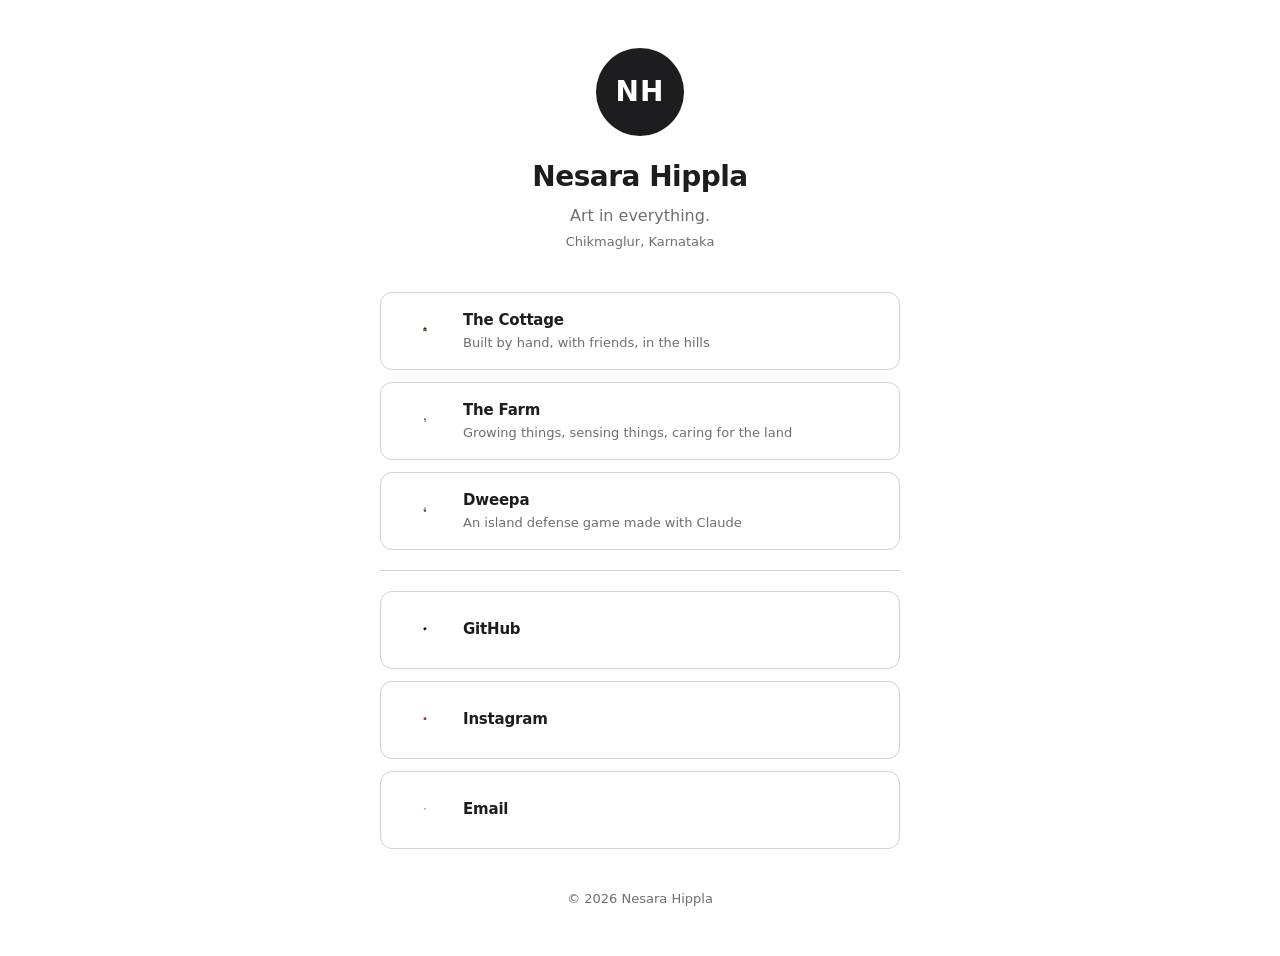
==== index.html @ 54022fdb "Publish from nesarahippladotcom@e36ca1e" ====
<!doctype html>
<html lang="en">
  <head>
    <meta charset="utf-8" />
    <link rel="icon" href="./favicon.ico" />
    <meta name="viewport" content="width=device-width,initial-scale=1" />
    <meta name="theme-color" content="#0b0f1a" />
    <meta
      name="description"
      content="Nesara Hippla — artist, programmer, builder, and coffee roaster from Chikmaglur."
    />
    <link rel="preconnect" href="https://fonts.googleapis.com" />
    <link rel="preconnect" href="https://fonts.gstatic.com" crossorigin />
    <link
      href="https://fonts.googleapis.com/css2?family=Inter:wght@400;500;600;700&display=swap"
      rel="stylesheet"
    />
    <link rel="apple-touch-icon" href="./logo192.png" />
    <link rel="manifest" href="./manifest.json" />
    <title>Nesara Hippla — Art in everything</title>
    <script defer="defer" src="./static/js/main.98dd4787.js"></script>
    <link href="./static/css/main.610ea3ba.css" rel="stylesheet" />
  </head>
  <body>
    <noscript>You need to enable JavaScript to run this app.</noscript>
    <div id="root"></div>
  </body>
</html>
---- static/css/main.610ea3ba.css ----
body {
  -moz-osx-font-smoothing: grayscale;
  font-family:
    -apple-system,
    BlinkMacSystemFont,
    Segoe UI,
    Roboto,
    Oxygen,
    Ubuntu,
    Cantarell,
    Fira Sans,
    Droid Sans,
    Helvetica Neue,
    sans-serif;
  margin: 0;
}
code {
  font-family:
    source-code-pro,
    Menlo,
    Monaco,
    Consolas,
    Courier New,
    monospace;
}
:root {
  --bg: #fff;
  --text: #1d1d1f;
  --text-secondary: #6e6e73;
  --border: #d2d2d7;
  --surface: #f5f5f7;
  --radius: 12px;
  --max-width: 1200px;
  --page-px: 48px;
  font-synthesis: none;
}
* {
  box-sizing: border-box;
  margin: 0;
  padding: 0;
}
html {
  scroll-behavior: smooth;
}
body {
  -webkit-font-smoothing: antialiased;
  background: #fff;
  background: var(--bg);
  color: #1d1d1f;
  color: var(--text);
  font-family:
    ui-sans-serif,
    system-ui,
    -apple-system,
    Segoe UI,
    Roboto,
    Helvetica Neue,
    Arial,
    sans-serif;
  line-height: 1.5;
  text-rendering: optimizeLegibility;
}
a {
  color: inherit;
  text-decoration: none;
}
a:hover {
  text-decoration: underline;
}
img {
  display: block;
  max-width: 100%;
}
.page {
  display: flex;
  flex-direction: column;
  min-height: 100vh;
}
.page-header {
  backdrop-filter: blur(20px);
  -webkit-backdrop-filter: blur(20px);
  background: #ffffffe6;
  border-bottom: 1px solid #d2d2d7;
  border-bottom: 1px solid var(--border);
  position: sticky;
  top: 0;
  z-index: 10;
}
.page-header-inner {
  align-items: center;
  display: flex;
  height: 56px;
  justify-content: space-between;
  margin: 0 auto;
  max-width: 1200px;
  max-width: var(--max-width);
  padding: 0 48px;
  padding: 0 var(--page-px);
}
.brand {
  color: #1d1d1f;
  color: var(--text);
  font-size: 18px;
  font-weight: 600;
  letter-spacing: -0.3px;
}
.brand:hover {
  text-decoration: none;
}
.header-nav {
  display: flex;
  gap: 32px;
}
.header-nav a {
  color: #6e6e73;
  color: var(--text-secondary);
  font-size: 14px;
  transition: color 0.15s ease;
}
.header-nav a.active,
.header-nav a:hover {
  color: #1d1d1f;
  color: var(--text);
  text-decoration: none;
}
.page-main {
  flex: 1 1;
  margin: 0 auto;
  max-width: 1200px;
  max-width: var(--max-width);
  padding: 0 48px;
  padding: 0 var(--page-px);
  width: 100%;
}
.page-footer {
  border-top: 1px solid #d2d2d7;
  border-top: 1px solid var(--border);
  margin-top: auto;
  padding: 40px 48px;
  padding: 40px var(--page-px);
}
.footer-inner {
  display: flex;
  flex-direction: column;
  gap: 24px;
  margin: 0 auto;
  max-width: 1200px;
  max-width: var(--max-width);
}
.footer-links {
  display: flex;
  flex-wrap: wrap;
  gap: 24px;
}
.footer-links a {
  color: #6e6e73;
  color: var(--text-secondary);
  font-size: 13px;
}
.footer-links a:hover {
  color: #1d1d1f;
  color: var(--text);
}
.footer-copy {
  color: #6e6e73;
  color: var(--text-secondary);
  font-size: 13px;
}
.linktree {
  align-items: center;
  background: #fff;
  background: var(--bg);
  display: flex;
  justify-content: center;
  min-height: 100vh;
  padding: 48px 24px;
}
.linktree-inner {
  max-width: 520px;
  width: 100%;
}
.linktree-profile {
  margin-bottom: 40px;
  text-align: center;
}
.linktree-avatar {
  align-items: center;
  background: #1d1d1f;
  background: var(--text);
  border-radius: 50%;
  color: #fff;
  color: var(--bg);
  display: flex;
  font-size: 28px;
  font-weight: 700;
  height: 88px;
  justify-content: center;
  letter-spacing: 1px;
  margin: 0 auto 20px;
  width: 88px;
}
.linktree-name {
  color: #1d1d1f;
  color: var(--text);
  font-size: clamp(22px, 5vw, 28px);
  font-weight: 700;
  letter-spacing: -0.5px;
  margin-bottom: 6px;
}
.linktree-tagline {
  font-size: 16px;
  margin-bottom: 4px;
}
.linktree-location,
.linktree-tagline {
  color: #6e6e73;
  color: var(--text-secondary);
}
.linktree-location {
  font-size: 13px;
}
.linktree-links {
  display: flex;
  flex-direction: column;
  gap: 12px;
}
.linktree-link {
  align-items: center;
  background: #fff;
  background: var(--bg);
  border: 1px solid #d2d2d7;
  border: 1px solid var(--border);
  border-radius: 12px;
  border-radius: var(--radius);
  cursor: pointer;
  display: flex;
  flex-direction: row;
  gap: 14px;
  padding: 14px 20px;
  transition:
    background 0.15s ease,
    border-color 0.15s ease,
    transform 0.15s ease,
    box-shadow 0.15s ease;
}
.linktree-link:hover {
  background: #f5f5f7;
  background: var(--surface);
  border-color: #6e6e73;
  border-color: var(--text-secondary);
  box-shadow: 0 4px 12px #0000000f;
  text-decoration: none;
  transform: translateY(-2px);
}
.linktree-link:active {
  transform: translateY(0);
}
.linktree-link-text {
  color: #1d1d1f;
  color: var(--text);
  font-size: 15px;
  font-weight: 600;
  letter-spacing: -0.2px;
}
.linktree-link-sub {
  color: #6e6e73;
  color: var(--text-secondary);
  font-size: 13px;
}
.linktree-link--coffee {
  background: #1d1d1f;
  background: var(--text);
  border-color: #1d1d1f;
  border-color: var(--text);
}
.linktree-link--coffee:hover {
  background: #333;
  border-color: #333;
}
.linktree-link--coffee .linktree-link-text {
  color: #fff;
  color: var(--bg);
}
.linktree-link--coffee .linktree-link-sub {
  color: #ffffffb3;
}
.linktree-divider {
  background: #d2d2d7;
  background: var(--border);
  height: 1px;
  margin: 8px 0;
}
.linktree-footer {
  color: #6e6e73;
  color: var(--text-secondary);
  font-size: 13px;
  margin-top: 40px;
  text-align: center;
}
.link-icon-view {
  flex-shrink: 0;
  height: 48px;
  width: 48px;
}
.linktree-link-content {
  align-items: flex-start;
  display: flex;
  flex-direction: column;
  gap: 2px;
}
.project-grid {
  grid-gap: 20px;
  display: grid;
  gap: 20px;
  grid-template-columns: repeat(3, 1fr);
  padding: 64px 0 96px;
}
@media (max-width: 900px) {
  .project-grid {
    grid-template-columns: repeat(2, 1fr);
  }
}
@media (max-width: 580px) {
  .project-grid {
    grid-template-columns: 1fr;
  }
  :root {
    --page-px: 24px;
  }
}
.project-tile {
  cursor: pointer;
  display: block;
}
.project-tile:hover {
  text-decoration: none;
}
.project-tile:hover .tile-img img {
  filter: grayscale(0);
  transform: scale(1.03);
}
.project-tile:hover .tile-name {
  text-decoration: underline;
  text-decoration-color: #1d1d1f;
  text-decoration-color: var(--text);
}
.tile-img {
  aspect-ratio: 4/3;
  background: #f5f5f7;
  background: var(--surface);
  border-radius: 12px;
  border-radius: var(--radius);
  margin-bottom: 16px;
  overflow: hidden;
  width: 100%;
}
.tile-img img {
  filter: grayscale(100%);
  height: 100%;
  object-fit: cover;
  transition:
    filter 0.4s ease,
    transform 0.4s ease;
  width: 100%;
}
.tile-name {
  color: #1d1d1f;
  color: var(--text);
  font-size: 17px;
  font-weight: 600;
  letter-spacing: -0.3px;
  margin-bottom: 4px;
}
.tile-desc {
  color: #6e6e73;
  color: var(--text-secondary);
  font-size: 14px;
  line-height: 1.4;
}
.work-hero-figure {
  margin: 48px 0 56px;
}
.work-hero {
  aspect-ratio: 16/7;
  border-radius: 12px;
  border-radius: var(--radius);
  object-fit: cover;
  width: 100%;
}
.work-img-caption {
  color: #6e6e73;
  color: var(--text-secondary);
  font-size: 13px;
  font-style: italic;
  margin-top: 8px;
  text-align: center;
}
.work-gallery-figure {
  display: flex;
  flex-direction: column;
}
.work-header {
  margin-bottom: 48px;
  max-width: 680px;
}
.work-title {
  color: #1d1d1f;
  color: var(--text);
  font-size: clamp(28px, 5vw, 40px);
  font-weight: 700;
  letter-spacing: -0.5px;
  margin-bottom: 12px;
}
.work-tagline {
  color: #6e6e73;
  color: var(--text-secondary);
  font-size: 18px;
  line-height: 1.5;
}
.work-story {
  color: #1d1d1f;
  color: var(--text);
  font-size: 17px;
  line-height: 1.7;
  margin-bottom: 56px;
  max-width: 680px;
}
.work-story p + p {
  margin-top: 16px;
}
.work-gallery {
  grid-gap: 16px;
  display: grid;
  gap: 16px;
  grid-template-columns: repeat(3, 1fr);
  margin-bottom: 56px;
}
@media (max-width: 680px) {
  .work-gallery {
    grid-template-columns: 1fr;
  }
}
.work-gallery img {
  aspect-ratio: 4/3;
  border-radius: 12px;
  border-radius: var(--radius);
  object-fit: cover;
  width: 100%;
}
.work-videos {
  margin-bottom: 56px;
}
.work-videos-title {
  color: #6e6e73;
  color: var(--text-secondary);
  font-size: 15px;
  font-weight: 600;
  letter-spacing: 0.06em;
  margin-bottom: 20px;
  text-transform: uppercase;
}
.work-video-grid {
  grid-gap: 16px;
  display: grid;
  gap: 16px;
  grid-template-columns: repeat(3, 1fr);
}
@media (max-width: 680px) {
  .work-video-grid {
    grid-template-columns: 1fr;
  }
}
.video-card {
  display: flex;
  flex-direction: column;
}
.video-card-inner {
  aspect-ratio: 4/3;
  background: #111;
  border-radius: 12px;
  border-radius: var(--radius);
  cursor: pointer;
  overflow: hidden;
  position: relative;
}
.video-card-player {
  display: block;
  height: 100%;
  object-fit: cover;
  transition: transform 0.4s ease;
  width: 100%;
}
.video-card-inner:hover .video-card-player {
  transform: scale(1.03);
}
.video-card-overlay {
  align-items: center;
  display: flex;
  inset: 0;
  justify-content: center;
  position: absolute;
  transition: opacity 0.25s ease;
}
.video-card-overlay--hidden {
  opacity: 0;
}
.video-play-icon {
  filter: drop-shadow(0 2px 8px rgba(0, 0, 0, 0.4));
  height: 48px;
  width: 48px;
}
.work-closing {
  border-bottom: 1px solid #d2d2d7;
  border-bottom: 1px solid var(--border);
  border-top: 1px solid #d2d2d7;
  border-top: 1px solid var(--border);
  margin-bottom: 40px;
  max-width: 600px;
  padding: 32px 0;
}
.work-closing p {
  color: #6e6e73;
  color: var(--text-secondary);
  font-size: 17px;
  font-style: italic;
  line-height: 1.6;
}
.work-contact {
  margin-bottom: 48px;
}
.work-contact p {
  color: #6e6e73;
  color: var(--text-secondary);
  font-size: 15px;
  margin-bottom: 12px;
}
.work-contact a {
  color: #1d1d1f;
  color: var(--text);
  font-size: 15px;
  text-decoration: underline;
  text-underline-offset: 3px;
}
.back-link,
.work-contact a {
  align-items: center;
  display: inline-flex;
  gap: 6px;
}
.back-link {
  color: #6e6e73;
  color: var(--text-secondary);
  font-size: 14px;
  margin-bottom: 64px;
  transition: color 0.15s ease;
}
.back-link:hover {
  color: #1d1d1f;
  color: var(--text);
  text-decoration: none;
}
.admin-page {
  background: #fff;
  background: var(--bg);
  min-height: 100vh;
  padding: 48px;
  padding: 48px var(--page-px);
}
.admin-inner {
  margin: 0 auto;
  max-width: 640px;
}
.admin-title {
  font-size: 28px;
  font-weight: 700;
  margin-bottom: 32px;
}
.admin-token-section {
  background: #f5f5f7;
  background: var(--surface);
  border-radius: 12px;
  border-radius: var(--radius);
  margin-bottom: 40px;
  padding: 20px;
}
.admin-token-hint {
  color: #6e6e73;
  color: var(--text-secondary);
  font-size: 14px;
  line-height: 1.5;
  margin-bottom: 12px;
}
.admin-token-hint a {
  color: #1d1d1f;
  color: var(--text);
  text-decoration: underline;
}
.admin-token-row {
  display: flex;
  gap: 8px;
}
.admin-token-input {
  background: #fff;
  background: var(--bg);
  border: 1px solid #d2d2d7;
  border: 1px solid var(--border);
  border-radius: 8px;
  color: #1d1d1f;
  color: var(--text);
  flex: 1 1;
  font-size: 14px;
  padding: 10px 14px;
}
.admin-token-save {
  background: #1d1d1f;
  background: var(--text);
  border: none;
  border-radius: 8px;
  color: #fff;
  color: var(--bg);
  cursor: pointer;
  font-size: 14px;
  font-weight: 600;
  padding: 10px 20px;
}
.admin-token-save:disabled {
  cursor: default;
  opacity: 0.4;
}
.admin-token-saved {
  align-items: center;
  color: #1d1d1f;
  color: var(--text);
  display: flex;
  font-size: 14px;
  justify-content: space-between;
}
.admin-token-clear {
  background: none;
  border: 1px solid #d2d2d7;
  border: 1px solid var(--border);
  border-radius: 6px;
  color: #6e6e73;
  color: var(--text-secondary);
  cursor: pointer;
  font-size: 13px;
  padding: 4px 12px;
}
.admin-project-section {
  margin-bottom: 40px;
}
.admin-project-name {
  font-size: 18px;
  font-weight: 600;
  margin-bottom: 16px;
}
.admin-slots {
  grid-gap: 12px;
  display: grid;
  gap: 12px;
  grid-template-columns: 1fr 1fr;
}
@media (max-width: 480px) {
  .admin-slots {
    grid-template-columns: 1fr;
  }
}
.upload-slot {
  -webkit-tap-highlight-color: transparent;
  align-items: center;
  border: 1.5px dashed #d2d2d7;
  border: 1.5px dashed var(--border);
  border-radius: 12px;
  border-radius: var(--radius);
  cursor: pointer;
  display: flex;
  gap: 14px;
  padding: 14px;
  transition:
    border-color 0.2s,
    background 0.2s;
  -webkit-user-select: none;
  user-select: none;
}
.upload-slot:active {
  background: #f5f5f7;
  background: var(--surface);
}
.upload-slot--done {
  background: #f0fff4;
  border-color: #34c759;
  border-style: solid;
}
.upload-slot--error {
  background: #fff5f5;
  border-color: #ff3b30;
}
.upload-slot--uploading {
  cursor: default;
  opacity: 0.7;
}
.upload-slot-preview {
  object-fit: cover;
}
.upload-slot-icon,
.upload-slot-preview {
  border-radius: 8px;
  flex-shrink: 0;
  height: 48px;
  width: 48px;
}
.upload-slot-icon {
  align-items: center;
  background: #f5f5f7;
  background: var(--surface);
  display: flex;
  font-size: 22px;
  justify-content: center;
}
.upload-slot--done .upload-slot-icon {
  background: #34c759;
  color: #fff;
  font-size: 20px;
  font-weight: 700;
}
.upload-slot--error .upload-slot-icon {
  background: #ff3b30;
  color: #fff;
  font-size: 20px;
  font-weight: 700;
}
.upload-slot-info {
  display: flex;
  flex-direction: column;
  gap: 2px;
  overflow: hidden;
}
.upload-slot-label {
  color: #1d1d1f;
  color: var(--text);
  font-size: 13px;
  font-weight: 500;
}
.upload-slot-filename,
.upload-slot-label {
  overflow: hidden;
  text-overflow: ellipsis;
  white-space: nowrap;
}
.upload-slot-filename {
  color: #6e6e73;
  color: var(--text-secondary);
  font-family: ui-monospace, monospace;
  font-size: 11px;
}
.upload-spinner {
  animation: spin 0.7s linear infinite;
  border: 2px solid #d2d2d7;
  border-top-color: #1d1d1f;
  border: 2px solid var(--border);
  border-radius: 50%;
  border-top-color: var(--text);
  display: block;
  height: 20px;
  width: 20px;
}
@keyframes spin {
  to {
    transform: rotate(1turn);
  }
}
.admin-locked-note {
  color: #6e6e73;
  color: var(--text-secondary);
  font-size: 13px;
  margin-top: 16px;
  text-align: center;
}
.about-layout {
  grid-gap: 80px;
  align-items: start;
  display: grid;
  gap: 80px;
  grid-template-columns: 1fr 340px;
  padding: 64px 0 96px;
}
@media (max-width: 860px) {
  .about-layout {
    gap: 48px;
    grid-template-columns: 1fr;
  }
}
.about-bio {
  color: #1d1d1f;
  color: var(--text);
  font-size: 17px;
  line-height: 1.75;
}
.about-bio p + p {
  margin-top: 16px;
}
.about-bio h2 {
  color: #1d1d1f;
  color: var(--text);
  font-size: 22px;
  font-weight: 600;
  letter-spacing: -0.3px;
  margin: 40px 0 12px;
}
.about-sidebar {
  display: flex;
  flex-direction: column;
  gap: 32px;
  position: sticky;
  top: 80px;
}
.about-card {
  border: 1px solid #d2d2d7;
  border: 1px solid var(--border);
  border-radius: 12px;
  border-radius: var(--radius);
  padding: 24px;
}
.about-card h3 {
  color: #6e6e73;
  color: var(--text-secondary);
  font-size: 13px;
  letter-spacing: 0.06em;
  margin-bottom: 14px;
  text-transform: uppercase;
}
.about-card ul {
  display: flex;
  flex-direction: column;
  gap: 10px;
  list-style: none;
}
.about-card li {
  font-size: 14px;
}
.about-card a,
.about-card li {
  color: #1d1d1f;
  color: var(--text);
}
.about-card a {
  text-decoration: underline;
  text-underline-offset: 3px;
}
.about-card a:hover {
  text-decoration: none;
}
@media (max-width: 860px) {
  .about-sidebar {
    position: static;
  }
}
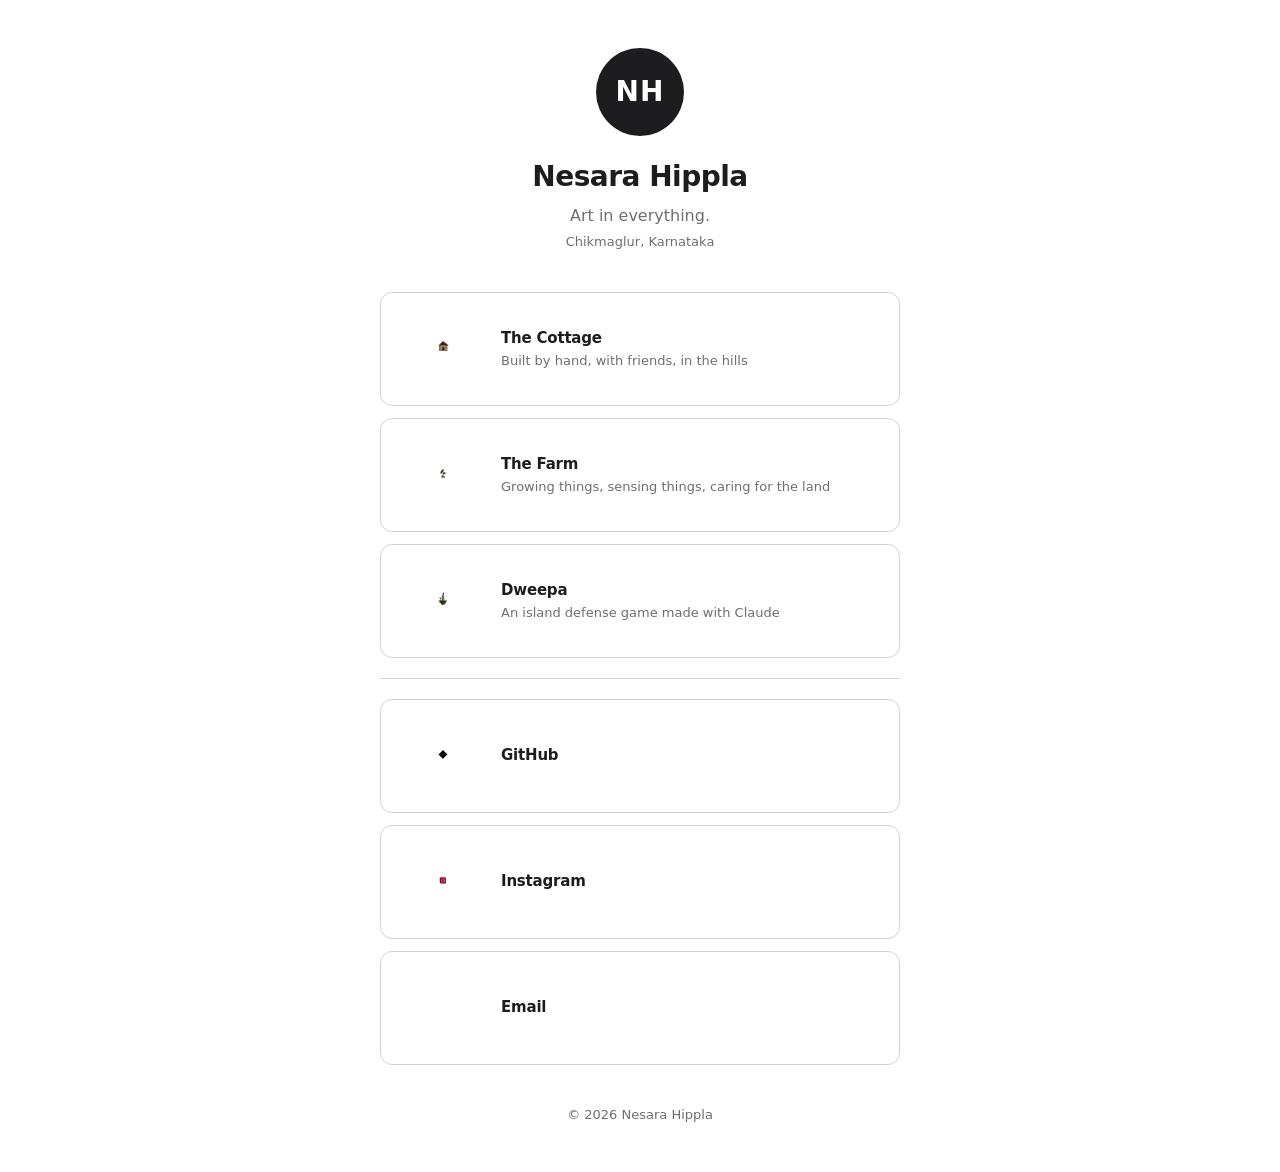
==== commit c4597c22: "Publish from nesarahippladotcom@a273731" ====
--- a/index.html
+++ b/index.html
@@ -18,8 +18,8 @@
     <link rel="apple-touch-icon" href="./logo192.png" />
     <link rel="manifest" href="./manifest.json" />
     <title>Nesara Hippla — Art in everything</title>
-    <script defer="defer" src="./static/js/main.98dd4787.js"></script>
-    <link href="./static/css/main.610ea3ba.css" rel="stylesheet" />
+    <script defer="defer" src="./static/js/main.7e1b63a1.js"></script>
+    <link href="./static/css/main.3d0d43a1.css" rel="stylesheet" />
   </head>
   <body>
     <noscript>You need to enable JavaScript to run this app.</noscript>
--- a/static/css/main.3d0d43a1.css
+++ b/static/css/main.3d0d43a1.css
@@ -0,0 +1,863 @@
+body {
+  -moz-osx-font-smoothing: grayscale;
+  font-family:
+    -apple-system,
+    BlinkMacSystemFont,
+    Segoe UI,
+    Roboto,
+    Oxygen,
+    Ubuntu,
+    Cantarell,
+    Fira Sans,
+    Droid Sans,
+    Helvetica Neue,
+    sans-serif;
+  margin: 0;
+}
+code {
+  font-family:
+    source-code-pro,
+    Menlo,
+    Monaco,
+    Consolas,
+    Courier New,
+    monospace;
+}
+:root {
+  --bg: #fff;
+  --text: #1d1d1f;
+  --text-secondary: #6e6e73;
+  --border: #d2d2d7;
+  --surface: #f5f5f7;
+  --radius: 12px;
+  --max-width: 1200px;
+  --page-px: 48px;
+  font-synthesis: none;
+}
+* {
+  box-sizing: border-box;
+  margin: 0;
+  padding: 0;
+}
+html {
+  scroll-behavior: smooth;
+}
+body {
+  -webkit-font-smoothing: antialiased;
+  background: #fff;
+  background: var(--bg);
+  color: #1d1d1f;
+  color: var(--text);
+  font-family:
+    ui-sans-serif,
+    system-ui,
+    -apple-system,
+    Segoe UI,
+    Roboto,
+    Helvetica Neue,
+    Arial,
+    sans-serif;
+  line-height: 1.5;
+  text-rendering: optimizeLegibility;
+}
+a {
+  color: inherit;
+  text-decoration: none;
+}
+a:hover {
+  text-decoration: underline;
+}
+img {
+  display: block;
+  max-width: 100%;
+}
+.page {
+  display: flex;
+  flex-direction: column;
+  min-height: 100vh;
+}
+.page-header {
+  backdrop-filter: blur(20px);
+  -webkit-backdrop-filter: blur(20px);
+  background: #ffffffe6;
+  border-bottom: 1px solid #d2d2d7;
+  border-bottom: 1px solid var(--border);
+  position: sticky;
+  top: 0;
+  z-index: 10;
+}
+.page-header-inner {
+  align-items: center;
+  display: flex;
+  height: 56px;
+  justify-content: space-between;
+  margin: 0 auto;
+  max-width: 1200px;
+  max-width: var(--max-width);
+  padding: 0 48px;
+  padding: 0 var(--page-px);
+}
+.brand {
+  color: #1d1d1f;
+  color: var(--text);
+  font-size: 18px;
+  font-weight: 600;
+  letter-spacing: -0.3px;
+}
+.brand:hover {
+  text-decoration: none;
+}
+.header-nav {
+  display: flex;
+  gap: 32px;
+}
+.header-nav a {
+  color: #6e6e73;
+  color: var(--text-secondary);
+  font-size: 14px;
+  transition: color 0.15s ease;
+}
+.header-nav a.active,
+.header-nav a:hover {
+  color: #1d1d1f;
+  color: var(--text);
+  text-decoration: none;
+}
+.page-main {
+  flex: 1 1;
+  margin: 0 auto;
+  max-width: 1200px;
+  max-width: var(--max-width);
+  padding: 0 48px;
+  padding: 0 var(--page-px);
+  width: 100%;
+}
+.page-footer {
+  border-top: 1px solid #d2d2d7;
+  border-top: 1px solid var(--border);
+  margin-top: auto;
+  padding: 40px 48px;
+  padding: 40px var(--page-px);
+}
+.footer-inner {
+  display: flex;
+  flex-direction: column;
+  gap: 24px;
+  margin: 0 auto;
+  max-width: 1200px;
+  max-width: var(--max-width);
+}
+.footer-links {
+  display: flex;
+  flex-wrap: wrap;
+  gap: 24px;
+}
+.footer-links a {
+  color: #6e6e73;
+  color: var(--text-secondary);
+  font-size: 13px;
+}
+.footer-links a:hover {
+  color: #1d1d1f;
+  color: var(--text);
+}
+.footer-copy {
+  color: #6e6e73;
+  color: var(--text-secondary);
+  font-size: 13px;
+}
+.linktree {
+  align-items: center;
+  background: #fff;
+  background: var(--bg);
+  display: flex;
+  justify-content: center;
+  min-height: 100vh;
+  padding: 48px 24px;
+}
+.linktree-inner {
+  max-width: 520px;
+  width: 100%;
+}
+.linktree-profile {
+  margin-bottom: 40px;
+  text-align: center;
+}
+.linktree-avatar {
+  align-items: center;
+  background: #1d1d1f;
+  background: var(--text);
+  border-radius: 50%;
+  color: #fff;
+  color: var(--bg);
+  display: flex;
+  font-size: 28px;
+  font-weight: 700;
+  height: 88px;
+  justify-content: center;
+  letter-spacing: 1px;
+  margin: 0 auto 20px;
+  width: 88px;
+}
+.linktree-name {
+  color: #1d1d1f;
+  color: var(--text);
+  font-size: clamp(22px, 5vw, 28px);
+  font-weight: 700;
+  letter-spacing: -0.5px;
+  margin-bottom: 6px;
+}
+.linktree-tagline {
+  font-size: 16px;
+  margin-bottom: 4px;
+}
+.linktree-location,
+.linktree-tagline {
+  color: #6e6e73;
+  color: var(--text-secondary);
+}
+.linktree-location {
+  font-size: 13px;
+}
+.linktree-links {
+  display: flex;
+  flex-direction: column;
+  gap: 12px;
+}
+.linktree-link {
+  align-items: center;
+  background: #fff;
+  background: var(--bg);
+  border: 1px solid #d2d2d7;
+  border: 1px solid var(--border);
+  border-radius: 12px;
+  border-radius: var(--radius);
+  cursor: pointer;
+  display: flex;
+  flex-direction: row;
+  gap: 18px;
+  padding: 16px 22px;
+  transition:
+    background 0.15s ease,
+    border-color 0.15s ease,
+    transform 0.15s ease,
+    box-shadow 0.15s ease;
+}
+.linktree-link:hover {
+  background: #f5f5f7;
+  background: var(--surface);
+  border-color: #6e6e73;
+  border-color: var(--text-secondary);
+  box-shadow: 0 4px 12px #0000000f;
+  text-decoration: none;
+  transform: translateY(-2px);
+}
+.linktree-link:active {
+  transform: translateY(0);
+}
+.linktree-link-text {
+  color: #1d1d1f;
+  color: var(--text);
+  font-size: 15px;
+  font-weight: 600;
+  letter-spacing: -0.2px;
+}
+.linktree-link-sub {
+  color: #6e6e73;
+  color: var(--text-secondary);
+  font-size: 13px;
+}
+.linktree-link--coffee {
+  background: #1d1d1f;
+  background: var(--text);
+  border-color: #1d1d1f;
+  border-color: var(--text);
+}
+.linktree-link--coffee:hover {
+  background: #333;
+  border-color: #333;
+}
+.linktree-link--coffee .linktree-link-text {
+  color: #fff;
+  color: var(--bg);
+}
+.linktree-link--coffee .linktree-link-sub {
+  color: #ffffffb3;
+}
+.linktree-divider {
+  background: #d2d2d7;
+  background: var(--border);
+  height: 1px;
+  margin: 8px 0;
+}
+.linktree-footer {
+  color: #6e6e73;
+  color: var(--text-secondary);
+  font-size: 13px;
+  margin-top: 40px;
+  text-align: center;
+}
+.link-icon-view {
+  flex-shrink: 0;
+  height: 80px;
+  width: 80px;
+}
+@media (max-width: 420px) {
+  .link-icon-view {
+    height: 64px;
+    width: 64px;
+  }
+}
+.linktree-link-content {
+  align-items: flex-start;
+  display: flex;
+  flex-direction: column;
+  gap: 2px;
+}
+.project-grid {
+  grid-gap: 20px;
+  display: grid;
+  gap: 20px;
+  grid-template-columns: repeat(3, 1fr);
+  padding: 64px 0 96px;
+}
+@media (max-width: 900px) {
+  .project-grid {
+    grid-template-columns: repeat(2, 1fr);
+  }
+}
+@media (max-width: 580px) {
+  .project-grid {
+    grid-template-columns: 1fr;
+  }
+  :root {
+    --page-px: 24px;
+  }
+}
+.project-tile {
+  cursor: pointer;
+  display: block;
+}
+.project-tile:hover {
+  text-decoration: none;
+}
+.project-tile:hover .tile-img img {
+  filter: grayscale(0);
+  transform: scale(1.03);
+}
+.project-tile:hover .tile-name {
+  text-decoration: underline;
+  text-decoration-color: #1d1d1f;
+  text-decoration-color: var(--text);
+}
+.tile-img {
+  aspect-ratio: 4/3;
+  background: #f5f5f7;
+  background: var(--surface);
+  border-radius: 12px;
+  border-radius: var(--radius);
+  margin-bottom: 16px;
+  overflow: hidden;
+  width: 100%;
+}
+.tile-img img {
+  filter: grayscale(100%);
+  height: 100%;
+  object-fit: cover;
+  transition:
+    filter 0.4s ease,
+    transform 0.4s ease;
+  width: 100%;
+}
+.tile-name {
+  color: #1d1d1f;
+  color: var(--text);
+  font-size: 17px;
+  font-weight: 600;
+  letter-spacing: -0.3px;
+  margin-bottom: 4px;
+}
+.tile-desc {
+  color: #6e6e73;
+  color: var(--text-secondary);
+  font-size: 14px;
+  line-height: 1.4;
+}
+.work-hero-figure {
+  margin: 48px 0 56px;
+}
+.work-hero {
+  aspect-ratio: 16/7;
+  border-radius: 12px;
+  border-radius: var(--radius);
+  object-fit: cover;
+  width: 100%;
+}
+.work-img-caption {
+  color: #6e6e73;
+  color: var(--text-secondary);
+  font-size: 13px;
+  font-style: italic;
+  margin-top: 8px;
+  text-align: center;
+}
+.work-gallery-figure {
+  display: flex;
+  flex-direction: column;
+}
+.work-header {
+  margin-bottom: 48px;
+  max-width: 680px;
+}
+.work-title {
+  color: #1d1d1f;
+  color: var(--text);
+  font-size: clamp(28px, 5vw, 40px);
+  font-weight: 700;
+  letter-spacing: -0.5px;
+  margin-bottom: 12px;
+}
+.work-tagline {
+  color: #6e6e73;
+  color: var(--text-secondary);
+  font-size: 18px;
+  line-height: 1.5;
+}
+.work-story {
+  color: #1d1d1f;
+  color: var(--text);
+  font-size: 17px;
+  line-height: 1.7;
+  margin-bottom: 56px;
+  max-width: 680px;
+}
+.work-story p + p {
+  margin-top: 16px;
+}
+.work-gallery {
+  grid-gap: 16px;
+  display: grid;
+  gap: 16px;
+  grid-template-columns: repeat(3, 1fr);
+  margin-bottom: 56px;
+}
+@media (max-width: 680px) {
+  .work-gallery {
+    grid-template-columns: 1fr;
+  }
+}
+.work-gallery img {
+  aspect-ratio: 4/3;
+  border-radius: 12px;
+  border-radius: var(--radius);
+  object-fit: cover;
+  width: 100%;
+}
+.work-videos {
+  margin-bottom: 56px;
+}
+.work-videos-title {
+  color: #6e6e73;
+  color: var(--text-secondary);
+  font-size: 15px;
+  font-weight: 600;
+  letter-spacing: 0.06em;
+  margin-bottom: 20px;
+  text-transform: uppercase;
+}
+.work-video-grid {
+  grid-gap: 16px;
+  display: grid;
+  gap: 16px;
+  grid-template-columns: repeat(3, 1fr);
+}
+@media (max-width: 680px) {
+  .work-video-grid {
+    grid-template-columns: 1fr;
+  }
+}
+.video-card {
+  display: flex;
+  flex-direction: column;
+}
+.video-card-inner {
+  aspect-ratio: 4/3;
+  background: #111;
+  border-radius: 12px;
+  border-radius: var(--radius);
+  cursor: pointer;
+  overflow: hidden;
+  position: relative;
+}
+.video-card-player {
+  display: block;
+  height: 100%;
+  object-fit: cover;
+  transition: transform 0.4s ease;
+  width: 100%;
+}
+.video-card-inner:hover .video-card-player {
+  transform: scale(1.03);
+}
+.video-card-overlay {
+  align-items: center;
+  display: flex;
+  inset: 0;
+  justify-content: center;
+  position: absolute;
+  transition: opacity 0.25s ease;
+}
+.video-card-overlay--hidden {
+  opacity: 0;
+}
+.video-play-icon {
+  filter: drop-shadow(0 2px 8px rgba(0, 0, 0, 0.4));
+  height: 48px;
+  width: 48px;
+}
+.work-closing {
+  border-bottom: 1px solid #d2d2d7;
+  border-bottom: 1px solid var(--border);
+  border-top: 1px solid #d2d2d7;
+  border-top: 1px solid var(--border);
+  margin-bottom: 40px;
+  max-width: 600px;
+  padding: 32px 0;
+}
+.work-closing p {
+  color: #6e6e73;
+  color: var(--text-secondary);
+  font-size: 17px;
+  font-style: italic;
+  line-height: 1.6;
+}
+.work-contact {
+  margin-bottom: 48px;
+}
+.work-contact p {
+  color: #6e6e73;
+  color: var(--text-secondary);
+  font-size: 15px;
+  margin-bottom: 12px;
+}
+.work-contact a {
+  color: #1d1d1f;
+  color: var(--text);
+  font-size: 15px;
+  text-decoration: underline;
+  text-underline-offset: 3px;
+}
+.back-link,
+.work-contact a {
+  align-items: center;
+  display: inline-flex;
+  gap: 6px;
+}
+.back-link {
+  color: #6e6e73;
+  color: var(--text-secondary);
+  font-size: 14px;
+  margin-bottom: 64px;
+  transition: color 0.15s ease;
+}
+.back-link:hover {
+  color: #1d1d1f;
+  color: var(--text);
+  text-decoration: none;
+}
+.admin-page {
+  background: #fff;
+  background: var(--bg);
+  min-height: 100vh;
+  padding: 48px;
+  padding: 48px var(--page-px);
+}
+.admin-inner {
+  margin: 0 auto;
+  max-width: 640px;
+}
+.admin-title {
+  font-size: 28px;
+  font-weight: 700;
+  margin-bottom: 32px;
+}
+.admin-token-section {
+  background: #f5f5f7;
+  background: var(--surface);
+  border-radius: 12px;
+  border-radius: var(--radius);
+  margin-bottom: 40px;
+  padding: 20px;
+}
+.admin-token-hint {
+  color: #6e6e73;
+  color: var(--text-secondary);
+  font-size: 14px;
+  line-height: 1.5;
+  margin-bottom: 12px;
+}
+.admin-token-hint a {
+  color: #1d1d1f;
+  color: var(--text);
+  text-decoration: underline;
+}
+.admin-token-row {
+  display: flex;
+  gap: 8px;
+}
+.admin-token-input {
+  background: #fff;
+  background: var(--bg);
+  border: 1px solid #d2d2d7;
+  border: 1px solid var(--border);
+  border-radius: 8px;
+  color: #1d1d1f;
+  color: var(--text);
+  flex: 1 1;
+  font-size: 14px;
+  padding: 10px 14px;
+}
+.admin-token-save {
+  background: #1d1d1f;
+  background: var(--text);
+  border: none;
+  border-radius: 8px;
+  color: #fff;
+  color: var(--bg);
+  cursor: pointer;
+  font-size: 14px;
+  font-weight: 600;
+  padding: 10px 20px;
+}
+.admin-token-save:disabled {
+  cursor: default;
+  opacity: 0.4;
+}
+.admin-token-saved {
+  align-items: center;
+  color: #1d1d1f;
+  color: var(--text);
+  display: flex;
+  font-size: 14px;
+  justify-content: space-between;
+}
+.admin-token-clear {
+  background: none;
+  border: 1px solid #d2d2d7;
+  border: 1px solid var(--border);
+  border-radius: 6px;
+  color: #6e6e73;
+  color: var(--text-secondary);
+  cursor: pointer;
+  font-size: 13px;
+  padding: 4px 12px;
+}
+.admin-project-section {
+  margin-bottom: 40px;
+}
+.admin-project-name {
+  font-size: 18px;
+  font-weight: 600;
+  margin-bottom: 16px;
+}
+.admin-slots {
+  grid-gap: 12px;
+  display: grid;
+  gap: 12px;
+  grid-template-columns: 1fr 1fr;
+}
+@media (max-width: 480px) {
+  .admin-slots {
+    grid-template-columns: 1fr;
+  }
+}
+.upload-slot {
+  -webkit-tap-highlight-color: transparent;
+  align-items: center;
+  border: 1.5px dashed #d2d2d7;
+  border: 1.5px dashed var(--border);
+  border-radius: 12px;
+  border-radius: var(--radius);
+  cursor: pointer;
+  display: flex;
+  gap: 14px;
+  padding: 14px;
+  transition:
+    border-color 0.2s,
+    background 0.2s;
+  -webkit-user-select: none;
+  user-select: none;
+}
+.upload-slot:active {
+  background: #f5f5f7;
+  background: var(--surface);
+}
+.upload-slot--done {
+  background: #f0fff4;
+  border-color: #34c759;
+  border-style: solid;
+}
+.upload-slot--error {
+  background: #fff5f5;
+  border-color: #ff3b30;
+}
+.upload-slot--uploading {
+  cursor: default;
+  opacity: 0.7;
+}
+.upload-slot-preview {
+  object-fit: cover;
+}
+.upload-slot-icon,
+.upload-slot-preview {
+  border-radius: 8px;
+  flex-shrink: 0;
+  height: 48px;
+  width: 48px;
+}
+.upload-slot-icon {
+  align-items: center;
+  background: #f5f5f7;
+  background: var(--surface);
+  display: flex;
+  font-size: 22px;
+  justify-content: center;
+}
+.upload-slot--done .upload-slot-icon {
+  background: #34c759;
+  color: #fff;
+  font-size: 20px;
+  font-weight: 700;
+}
+.upload-slot--error .upload-slot-icon {
+  background: #ff3b30;
+  color: #fff;
+  font-size: 20px;
+  font-weight: 700;
+}
+.upload-slot-info {
+  display: flex;
+  flex-direction: column;
+  gap: 2px;
+  overflow: hidden;
+}
+.upload-slot-label {
+  color: #1d1d1f;
+  color: var(--text);
+  font-size: 13px;
+  font-weight: 500;
+}
+.upload-slot-filename,
+.upload-slot-label {
+  overflow: hidden;
+  text-overflow: ellipsis;
+  white-space: nowrap;
+}
+.upload-slot-filename {
+  color: #6e6e73;
+  color: var(--text-secondary);
+  font-family: ui-monospace, monospace;
+  font-size: 11px;
+}
+.upload-spinner {
+  animation: spin 0.7s linear infinite;
+  border: 2px solid #d2d2d7;
+  border-top-color: #1d1d1f;
+  border: 2px solid var(--border);
+  border-radius: 50%;
+  border-top-color: var(--text);
+  display: block;
+  height: 20px;
+  width: 20px;
+}
+@keyframes spin {
+  to {
+    transform: rotate(1turn);
+  }
+}
+.admin-locked-note {
+  color: #6e6e73;
+  color: var(--text-secondary);
+  font-size: 13px;
+  margin-top: 16px;
+  text-align: center;
+}
+.about-layout {
+  grid-gap: 80px;
+  align-items: start;
+  display: grid;
+  gap: 80px;
+  grid-template-columns: 1fr 340px;
+  padding: 64px 0 96px;
+}
+@media (max-width: 860px) {
+  .about-layout {
+    gap: 48px;
+    grid-template-columns: 1fr;
+  }
+}
+.about-bio {
+  color: #1d1d1f;
+  color: var(--text);
+  font-size: 17px;
+  line-height: 1.75;
+}
+.about-bio p + p {
+  margin-top: 16px;
+}
+.about-bio h2 {
+  color: #1d1d1f;
+  color: var(--text);
+  font-size: 22px;
+  font-weight: 600;
+  letter-spacing: -0.3px;
+  margin: 40px 0 12px;
+}
+.about-sidebar {
+  display: flex;
+  flex-direction: column;
+  gap: 32px;
+  position: sticky;
+  top: 80px;
+}
+.about-card {
+  border: 1px solid #d2d2d7;
+  border: 1px solid var(--border);
+  border-radius: 12px;
+  border-radius: var(--radius);
+  padding: 24px;
+}
+.about-card h3 {
+  color: #6e6e73;
+  color: var(--text-secondary);
+  font-size: 13px;
+  letter-spacing: 0.06em;
+  margin-bottom: 14px;
+  text-transform: uppercase;
+}
+.about-card ul {
+  display: flex;
+  flex-direction: column;
+  gap: 10px;
+  list-style: none;
+}
+.about-card li {
+  font-size: 14px;
+}
+.about-card a,
+.about-card li {
+  color: #1d1d1f;
+  color: var(--text);
+}
+.about-card a {
+  text-decoration: underline;
+  text-underline-offset: 3px;
+}
+.about-card a:hover {
+  text-decoration: none;
+}
+@media (max-width: 860px) {
+  .about-sidebar {
+    position: static;
+  }
+}
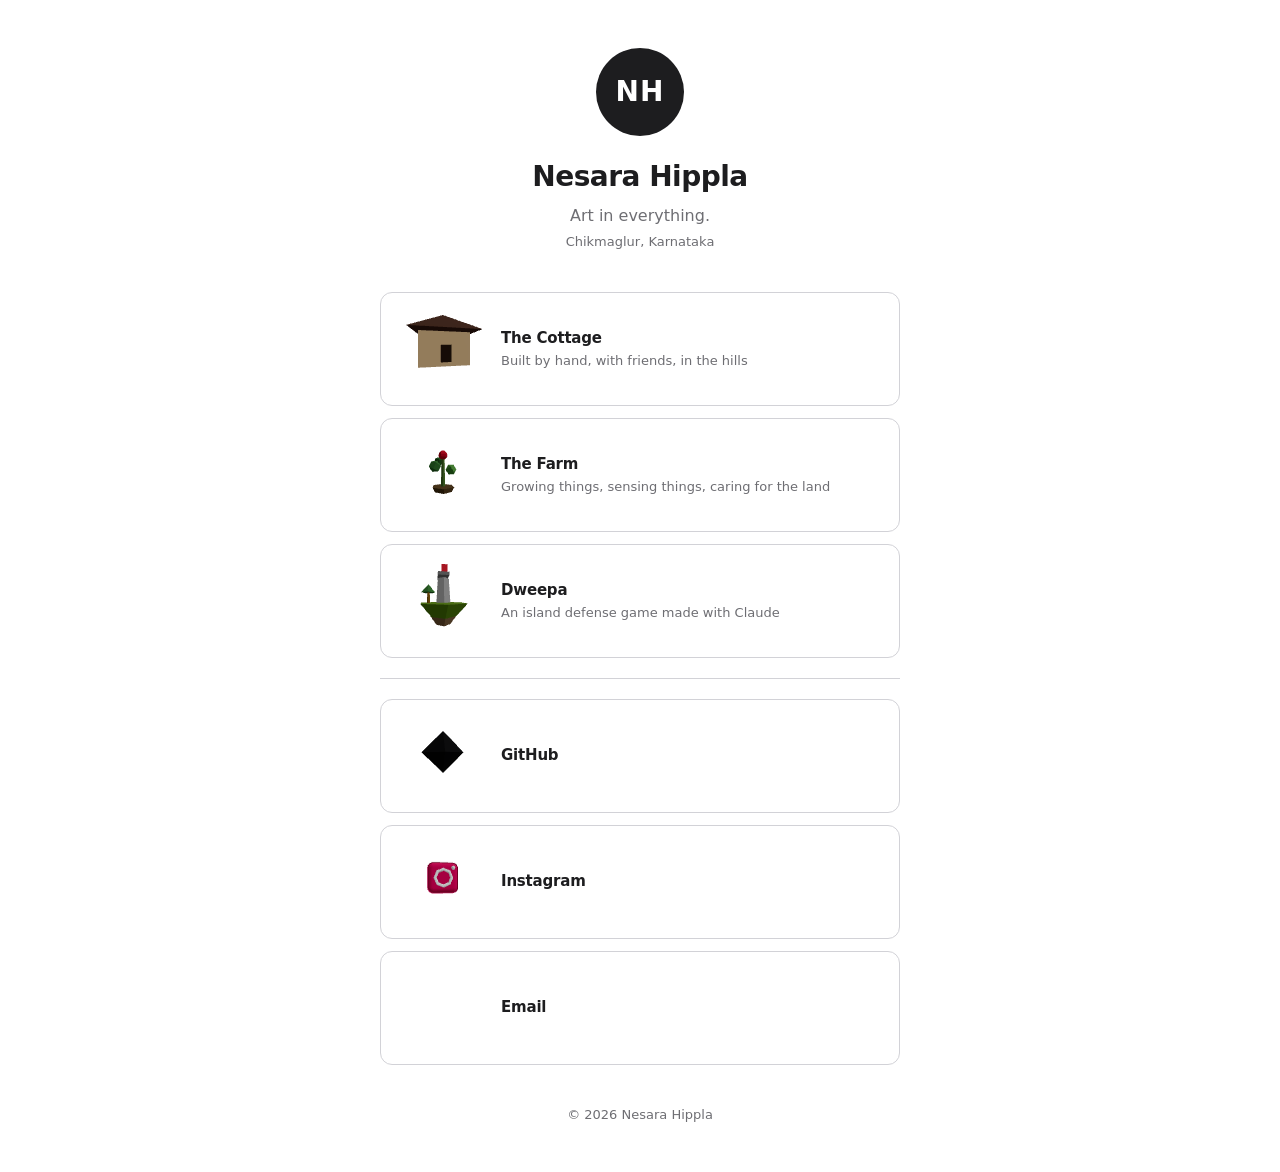
==== commit 95e7ace6: "Publish from nesarahippladotcom@a635de6" ====
--- a/index.html
+++ b/index.html
@@ -18,7 +18,7 @@
     <link rel="apple-touch-icon" href="./logo192.png" />
     <link rel="manifest" href="./manifest.json" />
     <title>Nesara Hippla — Art in everything</title>
-    <script defer="defer" src="./static/js/main.7e1b63a1.js"></script>
+    <script defer="defer" src="./static/js/main.cf274ca6.js"></script>
     <link href="./static/css/main.3d0d43a1.css" rel="stylesheet" />
   </head>
   <body>
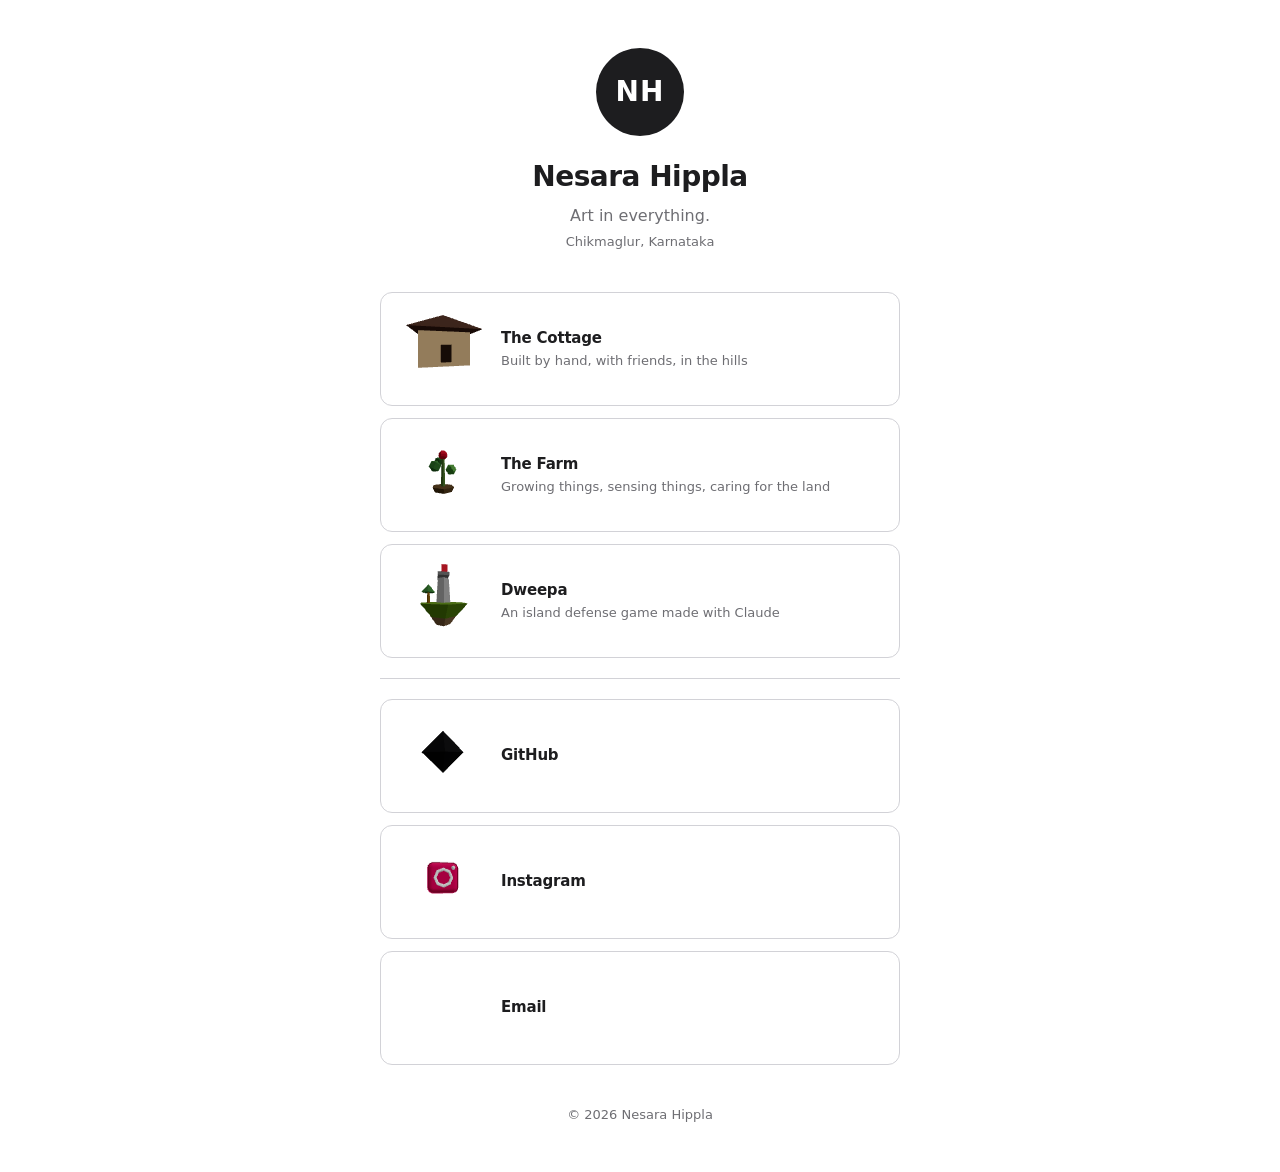
==== commit 0ac059c7: "Deploy: add Enchantress App Store pages Co-Authored-By: Claude Opus 4.6 (1M context) <noreply@anthro" ====
--- a/index.html
+++ b/index.html
@@ -18,8 +18,8 @@
     <link rel="apple-touch-icon" href="./logo192.png" />
     <link rel="manifest" href="./manifest.json" />
     <title>Nesara Hippla — Art in everything</title>
-    <script defer="defer" src="./static/js/main.cf274ca6.js"></script>
-    <link href="./static/css/main.3d0d43a1.css" rel="stylesheet" />
+    <script defer="defer" src="./static/js/main.4c20e2e1.js"></script>
+    <link href="./static/css/main.502bfa87.css" rel="stylesheet" />
   </head>
   <body>
     <noscript>You need to enable JavaScript to run this app.</noscript>
--- a/static/css/main.502bfa87.css
+++ b/static/css/main.502bfa87.css
@@ -0,0 +1,947 @@
+body {
+  -moz-osx-font-smoothing: grayscale;
+  font-family:
+    -apple-system,
+    BlinkMacSystemFont,
+    Segoe UI,
+    Roboto,
+    Oxygen,
+    Ubuntu,
+    Cantarell,
+    Fira Sans,
+    Droid Sans,
+    Helvetica Neue,
+    sans-serif;
+  margin: 0;
+}
+code {
+  font-family:
+    source-code-pro,
+    Menlo,
+    Monaco,
+    Consolas,
+    Courier New,
+    monospace;
+}
+:root {
+  --bg: #fff;
+  --text: #1d1d1f;
+  --text-secondary: #6e6e73;
+  --border: #d2d2d7;
+  --surface: #f5f5f7;
+  --radius: 12px;
+  --max-width: 1200px;
+  --page-px: 48px;
+  font-synthesis: none;
+}
+* {
+  box-sizing: border-box;
+  margin: 0;
+  padding: 0;
+}
+html {
+  scroll-behavior: smooth;
+}
+body {
+  -webkit-font-smoothing: antialiased;
+  background: #fff;
+  background: var(--bg);
+  color: #1d1d1f;
+  color: var(--text);
+  font-family:
+    ui-sans-serif,
+    system-ui,
+    -apple-system,
+    Segoe UI,
+    Roboto,
+    Helvetica Neue,
+    Arial,
+    sans-serif;
+  line-height: 1.5;
+  text-rendering: optimizeLegibility;
+}
+a {
+  color: inherit;
+  text-decoration: none;
+}
+a:hover {
+  text-decoration: underline;
+}
+img {
+  display: block;
+  max-width: 100%;
+}
+.page {
+  display: flex;
+  flex-direction: column;
+  min-height: 100vh;
+}
+.page-header {
+  backdrop-filter: blur(20px);
+  -webkit-backdrop-filter: blur(20px);
+  background: #ffffffe6;
+  border-bottom: 1px solid #d2d2d7;
+  border-bottom: 1px solid var(--border);
+  position: sticky;
+  top: 0;
+  z-index: 10;
+}
+.page-header-inner {
+  align-items: center;
+  display: flex;
+  height: 56px;
+  justify-content: space-between;
+  margin: 0 auto;
+  max-width: 1200px;
+  max-width: var(--max-width);
+  padding: 0 48px;
+  padding: 0 var(--page-px);
+}
+.brand {
+  color: #1d1d1f;
+  color: var(--text);
+  font-size: 18px;
+  font-weight: 600;
+  letter-spacing: -0.3px;
+}
+.brand:hover {
+  text-decoration: none;
+}
+.header-nav {
+  display: flex;
+  gap: 32px;
+}
+.header-nav a {
+  color: #6e6e73;
+  color: var(--text-secondary);
+  font-size: 14px;
+  transition: color 0.15s ease;
+}
+.header-nav a.active,
+.header-nav a:hover {
+  color: #1d1d1f;
+  color: var(--text);
+  text-decoration: none;
+}
+.page-main {
+  flex: 1 1;
+  margin: 0 auto;
+  max-width: 1200px;
+  max-width: var(--max-width);
+  padding: 0 48px;
+  padding: 0 var(--page-px);
+  width: 100%;
+}
+.page-footer {
+  border-top: 1px solid #d2d2d7;
+  border-top: 1px solid var(--border);
+  margin-top: auto;
+  padding: 40px 48px;
+  padding: 40px var(--page-px);
+}
+.footer-inner {
+  display: flex;
+  flex-direction: column;
+  gap: 24px;
+  margin: 0 auto;
+  max-width: 1200px;
+  max-width: var(--max-width);
+}
+.footer-links {
+  display: flex;
+  flex-wrap: wrap;
+  gap: 24px;
+}
+.footer-links a {
+  color: #6e6e73;
+  color: var(--text-secondary);
+  font-size: 13px;
+}
+.footer-links a:hover {
+  color: #1d1d1f;
+  color: var(--text);
+}
+.footer-copy {
+  color: #6e6e73;
+  color: var(--text-secondary);
+  font-size: 13px;
+}
+.linktree {
+  align-items: center;
+  background: #fff;
+  background: var(--bg);
+  display: flex;
+  justify-content: center;
+  min-height: 100vh;
+  padding: 48px 24px;
+}
+.linktree-inner {
+  max-width: 520px;
+  width: 100%;
+}
+.linktree-profile {
+  margin-bottom: 40px;
+  text-align: center;
+}
+.linktree-avatar {
+  align-items: center;
+  background: #1d1d1f;
+  background: var(--text);
+  border-radius: 50%;
+  color: #fff;
+  color: var(--bg);
+  display: flex;
+  font-size: 28px;
+  font-weight: 700;
+  height: 88px;
+  justify-content: center;
+  letter-spacing: 1px;
+  margin: 0 auto 20px;
+  width: 88px;
+}
+.linktree-name {
+  color: #1d1d1f;
+  color: var(--text);
+  font-size: clamp(22px, 5vw, 28px);
+  font-weight: 700;
+  letter-spacing: -0.5px;
+  margin-bottom: 6px;
+}
+.linktree-tagline {
+  font-size: 16px;
+  margin-bottom: 4px;
+}
+.linktree-location,
+.linktree-tagline {
+  color: #6e6e73;
+  color: var(--text-secondary);
+}
+.linktree-location {
+  font-size: 13px;
+}
+.linktree-links {
+  display: flex;
+  flex-direction: column;
+  gap: 12px;
+}
+.linktree-link {
+  align-items: center;
+  background: #fff;
+  background: var(--bg);
+  border: 1px solid #d2d2d7;
+  border: 1px solid var(--border);
+  border-radius: 12px;
+  border-radius: var(--radius);
+  cursor: pointer;
+  display: flex;
+  flex-direction: row;
+  gap: 18px;
+  padding: 16px 22px;
+  transition:
+    background 0.15s ease,
+    border-color 0.15s ease,
+    transform 0.15s ease,
+    box-shadow 0.15s ease;
+}
+.linktree-link:hover {
+  background: #f5f5f7;
+  background: var(--surface);
+  border-color: #6e6e73;
+  border-color: var(--text-secondary);
+  box-shadow: 0 4px 12px #0000000f;
+  text-decoration: none;
+  transform: translateY(-2px);
+}
+.linktree-link:active {
+  transform: translateY(0);
+}
+.linktree-link-text {
+  color: #1d1d1f;
+  color: var(--text);
+  font-size: 15px;
+  font-weight: 600;
+  letter-spacing: -0.2px;
+}
+.linktree-link-sub {
+  color: #6e6e73;
+  color: var(--text-secondary);
+  font-size: 13px;
+}
+.linktree-link--coffee {
+  background: #1d1d1f;
+  background: var(--text);
+  border-color: #1d1d1f;
+  border-color: var(--text);
+}
+.linktree-link--coffee:hover {
+  background: #333;
+  border-color: #333;
+}
+.linktree-link--coffee .linktree-link-text {
+  color: #fff;
+  color: var(--bg);
+}
+.linktree-link--coffee .linktree-link-sub {
+  color: #ffffffb3;
+}
+.linktree-divider {
+  background: #d2d2d7;
+  background: var(--border);
+  height: 1px;
+  margin: 8px 0;
+}
+.linktree-footer {
+  color: #6e6e73;
+  color: var(--text-secondary);
+  font-size: 13px;
+  margin-top: 40px;
+  text-align: center;
+}
+.link-icon-view {
+  flex-shrink: 0;
+  height: 80px;
+  width: 80px;
+}
+@media (max-width: 420px) {
+  .link-icon-view {
+    height: 64px;
+    width: 64px;
+  }
+}
+.linktree-link-content {
+  align-items: flex-start;
+  display: flex;
+  flex-direction: column;
+  gap: 2px;
+}
+.project-grid {
+  grid-gap: 20px;
+  display: grid;
+  gap: 20px;
+  grid-template-columns: repeat(3, 1fr);
+  padding: 64px 0 96px;
+}
+@media (max-width: 900px) {
+  .project-grid {
+    grid-template-columns: repeat(2, 1fr);
+  }
+}
+@media (max-width: 580px) {
+  .project-grid {
+    grid-template-columns: 1fr;
+  }
+  :root {
+    --page-px: 24px;
+  }
+}
+.project-tile {
+  cursor: pointer;
+  display: block;
+}
+.project-tile:hover {
+  text-decoration: none;
+}
+.project-tile:hover .tile-img img {
+  filter: grayscale(0);
+  transform: scale(1.03);
+}
+.project-tile:hover .tile-name {
+  text-decoration: underline;
+  text-decoration-color: #1d1d1f;
+  text-decoration-color: var(--text);
+}
+.tile-img {
+  aspect-ratio: 4/3;
+  background: #f5f5f7;
+  background: var(--surface);
+  border-radius: 12px;
+  border-radius: var(--radius);
+  margin-bottom: 16px;
+  overflow: hidden;
+  width: 100%;
+}
+.tile-img img {
+  filter: grayscale(100%);
+  height: 100%;
+  object-fit: cover;
+  transition:
+    filter 0.4s ease,
+    transform 0.4s ease;
+  width: 100%;
+}
+.tile-name {
+  color: #1d1d1f;
+  color: var(--text);
+  font-size: 17px;
+  font-weight: 600;
+  letter-spacing: -0.3px;
+  margin-bottom: 4px;
+}
+.tile-desc {
+  color: #6e6e73;
+  color: var(--text-secondary);
+  font-size: 14px;
+  line-height: 1.4;
+}
+.work-hero-figure {
+  margin: 48px 0 56px;
+}
+.work-hero {
+  aspect-ratio: 16/7;
+  border-radius: 12px;
+  border-radius: var(--radius);
+  object-fit: cover;
+  width: 100%;
+}
+.work-img-caption {
+  color: #6e6e73;
+  color: var(--text-secondary);
+  font-size: 13px;
+  font-style: italic;
+  margin-top: 8px;
+  text-align: center;
+}
+.work-gallery-figure {
+  display: flex;
+  flex-direction: column;
+}
+.work-header {
+  margin-bottom: 48px;
+  max-width: 680px;
+}
+.work-title {
+  color: #1d1d1f;
+  color: var(--text);
+  font-size: clamp(28px, 5vw, 40px);
+  font-weight: 700;
+  letter-spacing: -0.5px;
+  margin-bottom: 12px;
+}
+.work-tagline {
+  color: #6e6e73;
+  color: var(--text-secondary);
+  font-size: 18px;
+  line-height: 1.5;
+}
+.work-story {
+  color: #1d1d1f;
+  color: var(--text);
+  font-size: 17px;
+  line-height: 1.7;
+  margin-bottom: 56px;
+  max-width: 680px;
+}
+.work-story p + p {
+  margin-top: 16px;
+}
+.work-gallery {
+  grid-gap: 16px;
+  display: grid;
+  gap: 16px;
+  grid-template-columns: repeat(3, 1fr);
+  margin-bottom: 56px;
+}
+@media (max-width: 680px) {
+  .work-gallery {
+    grid-template-columns: 1fr;
+  }
+}
+.work-gallery img {
+  aspect-ratio: 4/3;
+  border-radius: 12px;
+  border-radius: var(--radius);
+  object-fit: cover;
+  width: 100%;
+}
+.work-videos {
+  margin-bottom: 56px;
+}
+.work-videos-title {
+  color: #6e6e73;
+  color: var(--text-secondary);
+  font-size: 15px;
+  font-weight: 600;
+  letter-spacing: 0.06em;
+  margin-bottom: 20px;
+  text-transform: uppercase;
+}
+.work-video-grid {
+  grid-gap: 16px;
+  display: grid;
+  gap: 16px;
+  grid-template-columns: repeat(3, 1fr);
+}
+@media (max-width: 680px) {
+  .work-video-grid {
+    grid-template-columns: 1fr;
+  }
+}
+.video-card {
+  display: flex;
+  flex-direction: column;
+}
+.video-card-inner {
+  aspect-ratio: 4/3;
+  background: #111;
+  border-radius: 12px;
+  border-radius: var(--radius);
+  cursor: pointer;
+  overflow: hidden;
+  position: relative;
+}
+.video-card-player {
+  display: block;
+  height: 100%;
+  object-fit: cover;
+  transition: transform 0.4s ease;
+  width: 100%;
+}
+.video-card-inner:hover .video-card-player {
+  transform: scale(1.03);
+}
+.video-card-overlay {
+  align-items: center;
+  display: flex;
+  inset: 0;
+  justify-content: center;
+  position: absolute;
+  transition: opacity 0.25s ease;
+}
+.video-card-overlay--hidden {
+  opacity: 0;
+}
+.video-play-icon {
+  filter: drop-shadow(0 2px 8px rgba(0, 0, 0, 0.4));
+  height: 48px;
+  width: 48px;
+}
+.work-closing {
+  border-bottom: 1px solid #d2d2d7;
+  border-bottom: 1px solid var(--border);
+  border-top: 1px solid #d2d2d7;
+  border-top: 1px solid var(--border);
+  margin-bottom: 40px;
+  max-width: 600px;
+  padding: 32px 0;
+}
+.work-closing p {
+  color: #6e6e73;
+  color: var(--text-secondary);
+  font-size: 17px;
+  font-style: italic;
+  line-height: 1.6;
+}
+.work-contact {
+  margin-bottom: 48px;
+}
+.work-contact p {
+  color: #6e6e73;
+  color: var(--text-secondary);
+  font-size: 15px;
+  margin-bottom: 12px;
+}
+.work-contact a {
+  color: #1d1d1f;
+  color: var(--text);
+  font-size: 15px;
+  text-decoration: underline;
+  text-underline-offset: 3px;
+}
+.back-link,
+.work-contact a {
+  align-items: center;
+  display: inline-flex;
+  gap: 6px;
+}
+.back-link {
+  color: #6e6e73;
+  color: var(--text-secondary);
+  font-size: 14px;
+  margin-bottom: 64px;
+  transition: color 0.15s ease;
+}
+.back-link:hover {
+  color: #1d1d1f;
+  color: var(--text);
+  text-decoration: none;
+}
+.admin-page {
+  background: #fff;
+  background: var(--bg);
+  min-height: 100vh;
+  padding: 48px;
+  padding: 48px var(--page-px);
+}
+.admin-inner {
+  margin: 0 auto;
+  max-width: 640px;
+}
+.admin-title {
+  font-size: 28px;
+  font-weight: 700;
+  margin-bottom: 32px;
+}
+.admin-token-section {
+  background: #f5f5f7;
+  background: var(--surface);
+  border-radius: 12px;
+  border-radius: var(--radius);
+  margin-bottom: 40px;
+  padding: 20px;
+}
+.admin-token-hint {
+  color: #6e6e73;
+  color: var(--text-secondary);
+  font-size: 14px;
+  line-height: 1.5;
+  margin-bottom: 12px;
+}
+.admin-token-hint a {
+  color: #1d1d1f;
+  color: var(--text);
+  text-decoration: underline;
+}
+.admin-token-row {
+  display: flex;
+  gap: 8px;
+}
+.admin-token-input {
+  background: #fff;
+  background: var(--bg);
+  border: 1px solid #d2d2d7;
+  border: 1px solid var(--border);
+  border-radius: 8px;
+  color: #1d1d1f;
+  color: var(--text);
+  flex: 1 1;
+  font-size: 14px;
+  padding: 10px 14px;
+}
+.admin-token-save {
+  background: #1d1d1f;
+  background: var(--text);
+  border: none;
+  border-radius: 8px;
+  color: #fff;
+  color: var(--bg);
+  cursor: pointer;
+  font-size: 14px;
+  font-weight: 600;
+  padding: 10px 20px;
+}
+.admin-token-save:disabled {
+  cursor: default;
+  opacity: 0.4;
+}
+.admin-token-saved {
+  align-items: center;
+  color: #1d1d1f;
+  color: var(--text);
+  display: flex;
+  font-size: 14px;
+  justify-content: space-between;
+}
+.admin-token-clear {
+  background: none;
+  border: 1px solid #d2d2d7;
+  border: 1px solid var(--border);
+  border-radius: 6px;
+  color: #6e6e73;
+  color: var(--text-secondary);
+  cursor: pointer;
+  font-size: 13px;
+  padding: 4px 12px;
+}
+.admin-project-section {
+  margin-bottom: 40px;
+}
+.admin-project-name {
+  font-size: 18px;
+  font-weight: 600;
+  margin-bottom: 16px;
+}
+.admin-slots {
+  grid-gap: 12px;
+  display: grid;
+  gap: 12px;
+  grid-template-columns: 1fr 1fr;
+}
+@media (max-width: 480px) {
+  .admin-slots {
+    grid-template-columns: 1fr;
+  }
+}
+.upload-slot {
+  -webkit-tap-highlight-color: transparent;
+  align-items: center;
+  border: 1.5px dashed #d2d2d7;
+  border: 1.5px dashed var(--border);
+  border-radius: 12px;
+  border-radius: var(--radius);
+  cursor: pointer;
+  display: flex;
+  gap: 14px;
+  padding: 14px;
+  transition:
+    border-color 0.2s,
+    background 0.2s;
+  -webkit-user-select: none;
+  user-select: none;
+}
+.upload-slot:active {
+  background: #f5f5f7;
+  background: var(--surface);
+}
+.upload-slot--done {
+  background: #f0fff4;
+  border-color: #34c759;
+  border-style: solid;
+}
+.upload-slot--error {
+  background: #fff5f5;
+  border-color: #ff3b30;
+}
+.upload-slot--uploading {
+  cursor: default;
+  opacity: 0.7;
+}
+.upload-slot-preview {
+  object-fit: cover;
+}
+.upload-slot-icon,
+.upload-slot-preview {
+  border-radius: 8px;
+  flex-shrink: 0;
+  height: 48px;
+  width: 48px;
+}
+.upload-slot-icon {
+  align-items: center;
+  background: #f5f5f7;
+  background: var(--surface);
+  display: flex;
+  font-size: 22px;
+  justify-content: center;
+}
+.upload-slot--done .upload-slot-icon {
+  background: #34c759;
+  color: #fff;
+  font-size: 20px;
+  font-weight: 700;
+}
+.upload-slot--error .upload-slot-icon {
+  background: #ff3b30;
+  color: #fff;
+  font-size: 20px;
+  font-weight: 700;
+}
+.upload-slot-info {
+  display: flex;
+  flex-direction: column;
+  gap: 2px;
+  overflow: hidden;
+}
+.upload-slot-label {
+  color: #1d1d1f;
+  color: var(--text);
+  font-size: 13px;
+  font-weight: 500;
+}
+.upload-slot-filename,
+.upload-slot-label {
+  overflow: hidden;
+  text-overflow: ellipsis;
+  white-space: nowrap;
+}
+.upload-slot-filename {
+  color: #6e6e73;
+  color: var(--text-secondary);
+  font-family: ui-monospace, monospace;
+  font-size: 11px;
+}
+.upload-spinner {
+  animation: spin 0.7s linear infinite;
+  border: 2px solid #d2d2d7;
+  border-top-color: #1d1d1f;
+  border: 2px solid var(--border);
+  border-radius: 50%;
+  border-top-color: var(--text);
+  display: block;
+  height: 20px;
+  width: 20px;
+}
+@keyframes spin {
+  to {
+    transform: rotate(1turn);
+  }
+}
+.admin-locked-note {
+  color: #6e6e73;
+  color: var(--text-secondary);
+  font-size: 13px;
+  margin-top: 16px;
+  text-align: center;
+}
+.about-layout {
+  grid-gap: 80px;
+  align-items: start;
+  display: grid;
+  gap: 80px;
+  grid-template-columns: 1fr 340px;
+  padding: 64px 0 96px;
+}
+@media (max-width: 860px) {
+  .about-layout {
+    gap: 48px;
+    grid-template-columns: 1fr;
+  }
+}
+.about-bio {
+  color: #1d1d1f;
+  color: var(--text);
+  font-size: 17px;
+  line-height: 1.75;
+}
+.about-bio p + p {
+  margin-top: 16px;
+}
+.about-bio h2 {
+  color: #1d1d1f;
+  color: var(--text);
+  font-size: 22px;
+  font-weight: 600;
+  letter-spacing: -0.3px;
+  margin: 40px 0 12px;
+}
+.about-sidebar {
+  display: flex;
+  flex-direction: column;
+  gap: 32px;
+  position: sticky;
+  top: 80px;
+}
+.about-card {
+  border: 1px solid #d2d2d7;
+  border: 1px solid var(--border);
+  border-radius: 12px;
+  border-radius: var(--radius);
+  padding: 24px;
+}
+.about-card h3 {
+  color: #6e6e73;
+  color: var(--text-secondary);
+  font-size: 13px;
+  letter-spacing: 0.06em;
+  margin-bottom: 14px;
+  text-transform: uppercase;
+}
+.about-card ul {
+  display: flex;
+  flex-direction: column;
+  gap: 10px;
+  list-style: none;
+}
+.about-card li {
+  font-size: 14px;
+}
+.about-card a,
+.about-card li {
+  color: #1d1d1f;
+  color: var(--text);
+}
+.about-card a {
+  text-decoration: underline;
+  text-underline-offset: 3px;
+}
+.about-card a:hover {
+  text-decoration: none;
+}
+@media (max-width: 860px) {
+  .about-sidebar {
+    position: static;
+  }
+}
+.enchantress-page {
+  max-width: 680px;
+  padding: 64px 0 96px;
+}
+.enchantress-page h1 {
+  color: #1d1d1f;
+  color: var(--text);
+  font-size: clamp(28px, 5vw, 40px);
+  font-weight: 700;
+  letter-spacing: -0.5px;
+  margin-bottom: 8px;
+}
+.enchantress-subtitle {
+  color: #6e6e73;
+  color: var(--text-secondary);
+  font-size: 15px;
+  margin-bottom: 40px;
+}
+.enchantress-tagline {
+  color: #6e6e73;
+  color: var(--text-secondary);
+  font-size: 18px;
+  margin-bottom: 32px;
+}
+.enchantress-hero-text {
+  color: #1d1d1f;
+  color: var(--text);
+  font-size: 20px;
+  line-height: 1.6;
+  margin-bottom: 48px;
+}
+.enchantress-page section {
+  margin-bottom: 40px;
+}
+.enchantress-page h2 {
+  font-size: 22px;
+  letter-spacing: -0.3px;
+  margin-bottom: 12px;
+}
+.enchantress-page h2,
+.enchantress-page h3 {
+  color: #1d1d1f;
+  color: var(--text);
+  font-weight: 600;
+}
+.enchantress-page h3 {
+  font-size: 17px;
+  margin: 20px 0 8px;
+}
+.enchantress-page p {
+  color: #1d1d1f;
+  color: var(--text);
+  font-size: 17px;
+  line-height: 1.75;
+  margin-bottom: 12px;
+}
+.enchantress-page a {
+  color: #1d1d1f;
+  color: var(--text);
+  text-decoration: underline;
+  text-underline-offset: 3px;
+}
+.enchantress-features {
+  display: flex;
+  flex-direction: column;
+  gap: 10px;
+  list-style: none;
+  padding: 0;
+}
+.enchantress-features li {
+  color: #1d1d1f;
+  color: var(--text);
+  font-size: 17px;
+  line-height: 1.5;
+  padding-left: 20px;
+  position: relative;
+}
+.enchantress-features li:before {
+  color: #6e6e73;
+  color: var(--text-secondary);
+  content: "\2022";
+  left: 0;
+  position: absolute;
+}
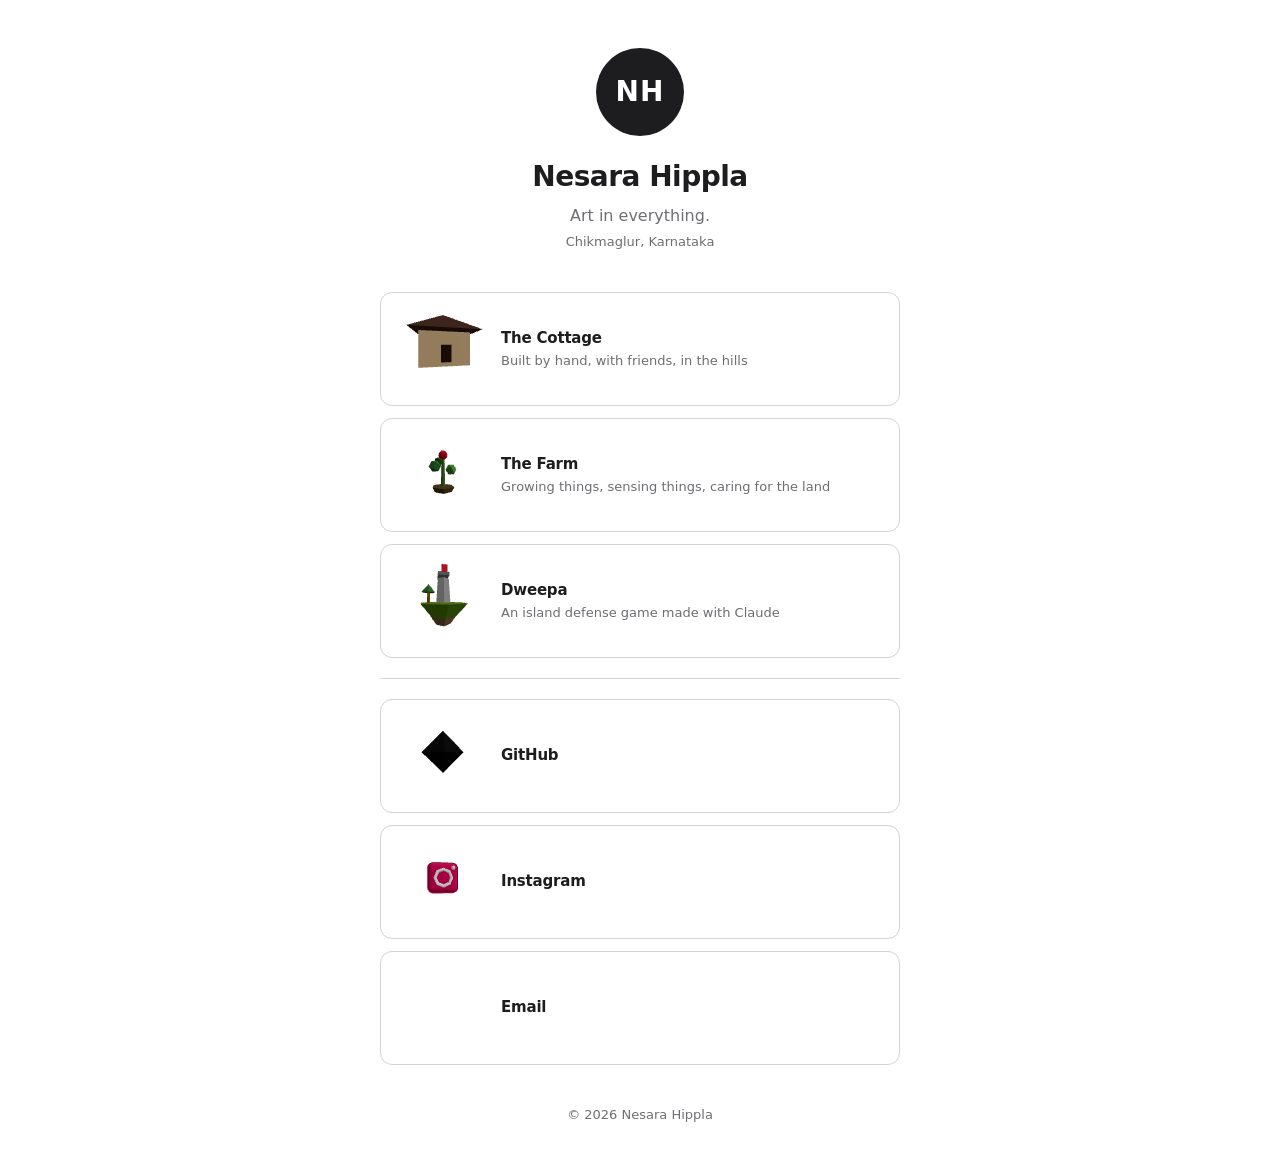
==== commit ace530d4: "Fix: use absolute asset paths for nested route support Co-Authored-By: Claude Opus 4.6 (1M context) " ====
--- a/index.html
+++ b/index.html
@@ -2,7 +2,7 @@
 <html lang="en">
   <head>
     <meta charset="utf-8" />
-    <link rel="icon" href="./favicon.ico" />
+    <link rel="icon" href="/favicon.ico" />
     <meta name="viewport" content="width=device-width,initial-scale=1" />
     <meta name="theme-color" content="#0b0f1a" />
     <meta
@@ -15,11 +15,11 @@
       href="https://fonts.googleapis.com/css2?family=Inter:wght@400;500;600;700&display=swap"
       rel="stylesheet"
     />
-    <link rel="apple-touch-icon" href="./logo192.png" />
-    <link rel="manifest" href="./manifest.json" />
+    <link rel="apple-touch-icon" href="/logo192.png" />
+    <link rel="manifest" href="/manifest.json" />
     <title>Nesara Hippla — Art in everything</title>
-    <script defer="defer" src="./static/js/main.4c20e2e1.js"></script>
-    <link href="./static/css/main.502bfa87.css" rel="stylesheet" />
+    <script defer="defer" src="/static/js/main.8170da93.js"></script>
+    <link href="/static/css/main.502bfa87.css" rel="stylesheet" />
   </head>
   <body>
     <noscript>You need to enable JavaScript to run this app.</noscript>
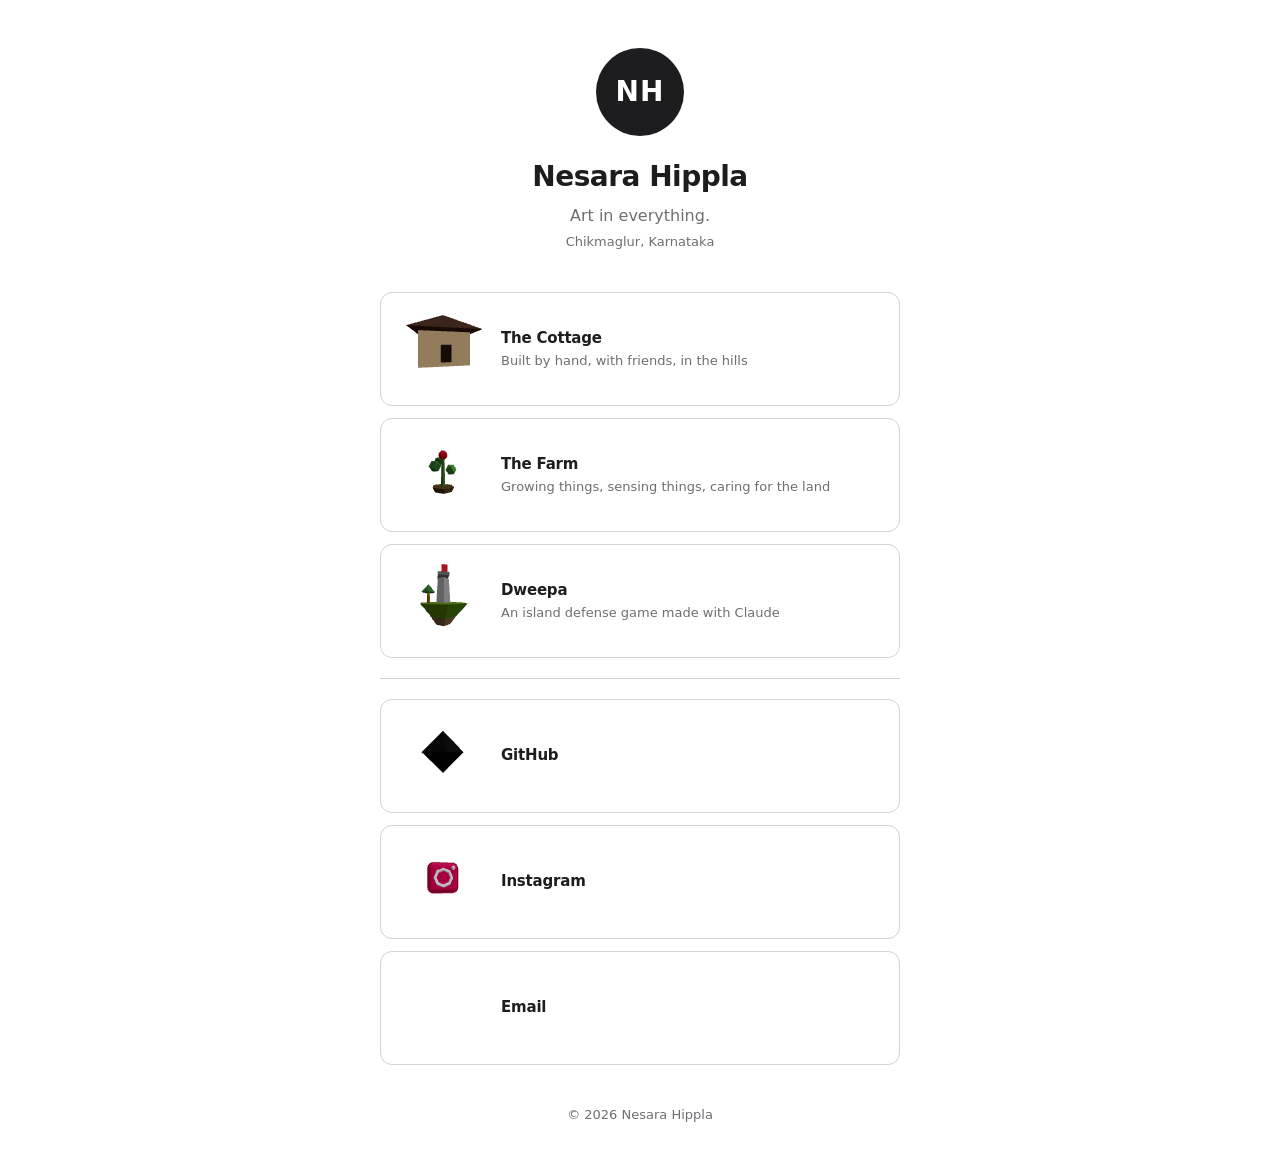
==== commit aefe1bb0: "Update support page: replace GitHub Issues with email contact Co-Authored-By: Claude Opus 4.6 (1M co" ====
--- a/index.html
+++ b/index.html
@@ -18,7 +18,7 @@
     <link rel="apple-touch-icon" href="/logo192.png" />
     <link rel="manifest" href="/manifest.json" />
     <title>Nesara Hippla — Art in everything</title>
-    <script defer="defer" src="/static/js/main.8170da93.js"></script>
+    <script defer="defer" src="/static/js/main.438a2a9f.js"></script>
     <link href="/static/css/main.502bfa87.css" rel="stylesheet" />
   </head>
   <body>
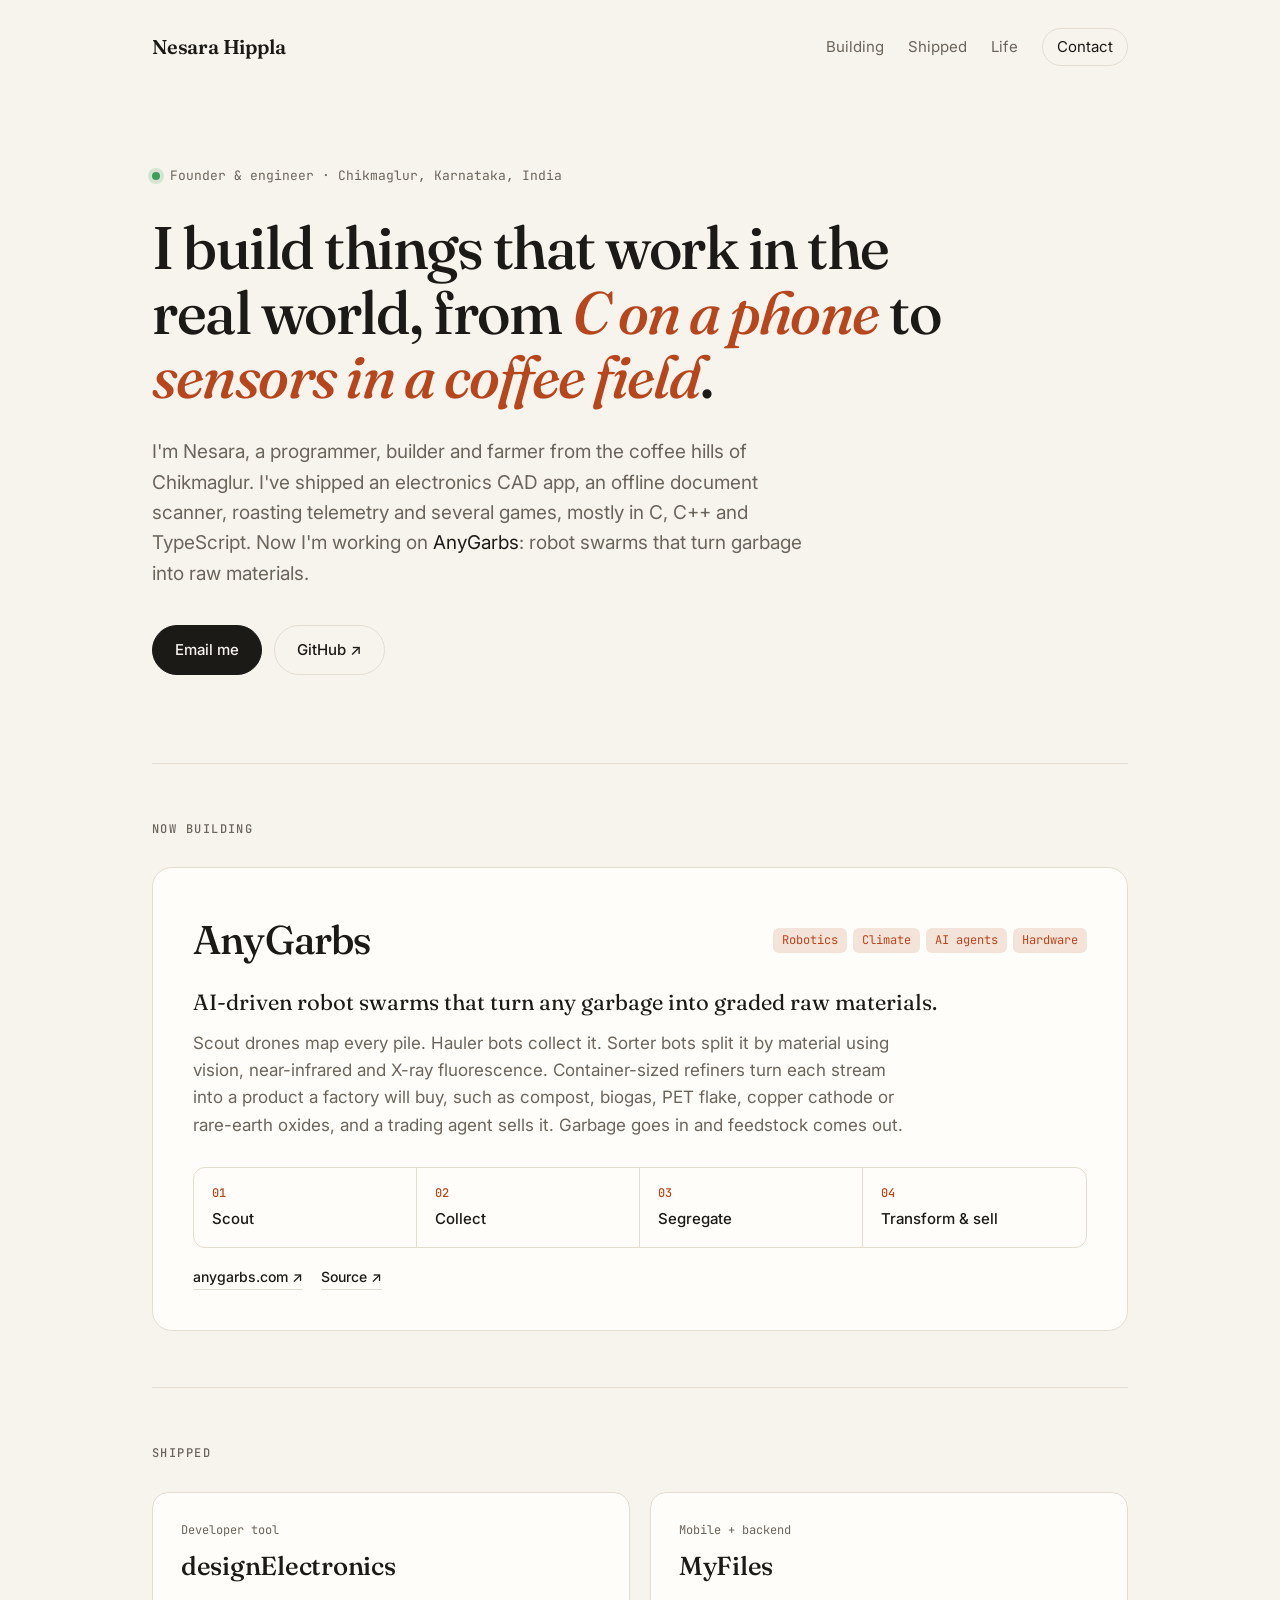
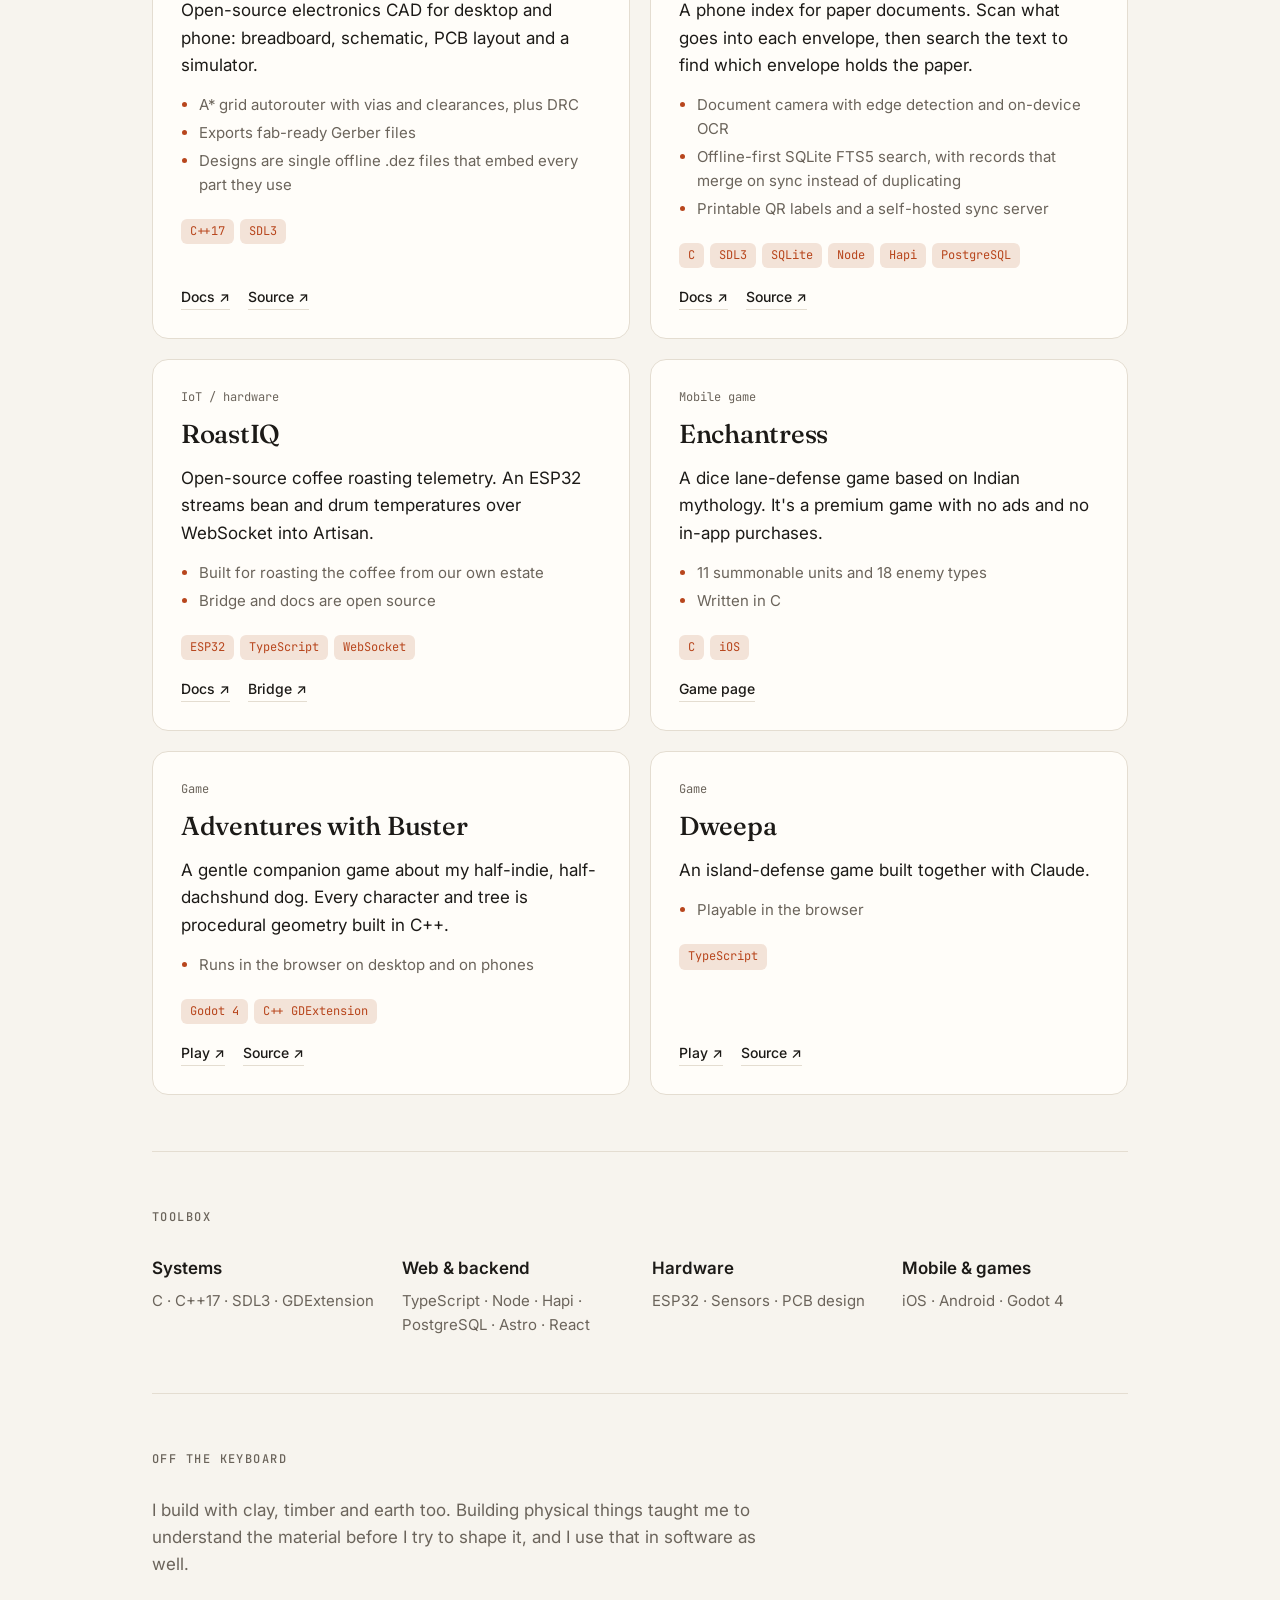
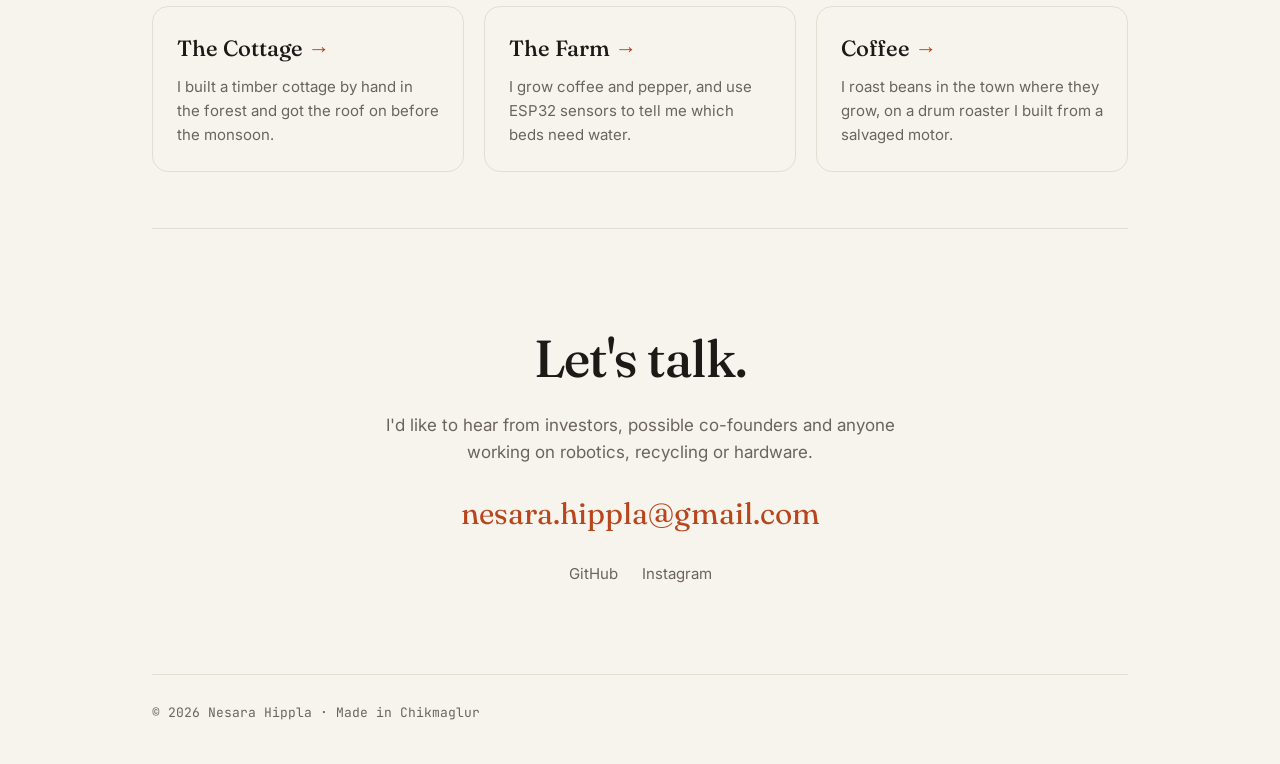
==== commit afa37110: "Publish from nesarahippladotcom@9b45be5" ====
--- a/index.html
+++ b/index.html
@@ -2,27 +2,87 @@
 <html lang="en">
   <head>
     <meta charset="utf-8" />
-    <link rel="icon" href="/favicon.ico" />
+    <link rel="icon" href="./favicon.ico" />
     <meta name="viewport" content="width=device-width,initial-scale=1" />
-    <meta name="theme-color" content="#0b0f1a" />
+    <meta name="theme-color" content="#f7f4ee" />
     <meta
       name="description"
-      content="Nesara Hippla — artist, programmer, builder, and coffee roaster from Chikmaglur."
+      content="Nesara Hippla is a founder and systems engineer in Chikmaglur, India, building AnyGarbs (AI robot swarms that turn garbage into raw materials). Shipped designElectronics, MyFiles, RoastIQ and several games in C, C++ and TypeScript."
     />
+    <meta property="og:type" content="website" />
+    <meta property="og:url" content="https://nesarahippla.com/" />
+    <meta property="og:title" content="Nesara Hippla, founder and engineer" />
+    <meta
+      property="og:description"
+      content="Building AnyGarbs: AI robot swarms that turn any garbage into raw materials. Previously shipped an electronics CAD app, an offline OCR document indexer and coffee-roasting telemetry."
+    />
+    <meta property="og:image" content="https://nesarahippla.com/logo512.png" />
+    <meta name="twitter:card" content="summary" />
+    <link rel="canonical" href="https://nesarahippla.com/" />
+    <script type="application/ld+json">
+      {
+        "@context": "https://schema.org",
+        "@type": "Person",
+        "name": "Nesara Hippla",
+        "url": "https://nesarahippla.com",
+        "email": "mailto:nesara.hippla@gmail.com",
+        "jobTitle": "Founder & Engineer",
+        "homeLocation": { "@type": "Place", "name": "Chikmaglur, Karnataka, India" },
+        "knowsAbout": [
+          "Robotics",
+          "Recycling",
+          "C",
+          "C++",
+          "SDL3",
+          "TypeScript",
+          "Node.js",
+          "PostgreSQL",
+          "ESP32",
+          "PCB design",
+          "Game development"
+        ],
+        "sameAs": [
+          "https://github.com/rORrEtboLt",
+          "https://www.instagram.com/nesara.hippla/",
+          "https://anygarbs.com"
+        ]
+      }
+    </script>
     <link rel="preconnect" href="https://fonts.googleapis.com" />
     <link rel="preconnect" href="https://fonts.gstatic.com" crossorigin />
     <link
-      href="https://fonts.googleapis.com/css2?family=Inter:wght@400;500;600;700&display=swap"
+      href="https://fonts.googleapis.com/css2?family=Fraunces:ital,opsz,wght@0,9..144,400;0,9..144,500;0,9..144,600;1,9..144,500&family=Inter:wght@400;500;600;700&family=JetBrains+Mono:wght@400;500&display=swap"
       rel="stylesheet"
     />
-    <link rel="apple-touch-icon" href="/logo192.png" />
-    <link rel="manifest" href="/manifest.json" />
-    <title>Nesara Hippla — Art in everything</title>
-    <script defer="defer" src="/static/js/main.438a2a9f.js"></script>
-    <link href="/static/css/main.502bfa87.css" rel="stylesheet" />
+    <link rel="apple-touch-icon" href="./logo192.png" />
+    <link rel="manifest" href="./manifest.json" />
+    <title>Nesara Hippla, founder and engineer building AnyGarbs</title>
+    <script defer="defer" src="./static/js/main.7f09e84c.js"></script>
+    <link href="./static/css/main.fbaf0ff5.css" rel="stylesheet" />
   </head>
   <body>
-    <noscript>You need to enable JavaScript to run this app.</noscript>
+    <noscript>
+      <h1>Nesara Hippla, founder and engineer</h1>
+      <p>
+        I'm a programmer, builder and farmer in Chikmaglur, India. Now building
+        <a href="https://anygarbs.com">AnyGarbs</a>
+        : AI robot swarms that turn any garbage into raw materials.
+      </p>
+      <p>
+        Shipped:
+        <a href="https://github.com/rORrEtboLt/designElectronics">designElectronics</a>
+        (electronics CAD, C++/SDL3),
+        <a href="https://github.com/rORrEtboLt/MyFiles">MyFiles</a>
+        (offline OCR document index, C + Node/PostgreSQL),
+        <a href="https://rorretbolt.github.io/roastiq.github.io/">RoastIQ</a>
+        (ESP32 roasting telemetry), and several games.
+      </p>
+      <p>
+        <a href="mailto:nesara.hippla@gmail.com">nesara.hippla@gmail.com</a>
+        ·
+        <a href="https://github.com/rORrEtboLt">GitHub</a>
+      </p>
+    </noscript>
     <div id="root"></div>
   </body>
 </html>
--- a/static/css/main.fbaf0ff5.css
+++ b/static/css/main.fbaf0ff5.css
@@ -0,0 +1,1390 @@
+body {
+  -moz-osx-font-smoothing: grayscale;
+  font-family:
+    -apple-system,
+    BlinkMacSystemFont,
+    Segoe UI,
+    Roboto,
+    Oxygen,
+    Ubuntu,
+    Cantarell,
+    Fira Sans,
+    Droid Sans,
+    Helvetica Neue,
+    sans-serif;
+  margin: 0;
+}
+code {
+  font-family:
+    source-code-pro,
+    Menlo,
+    Monaco,
+    Consolas,
+    Courier New,
+    monospace;
+}
+:root {
+  --bg: #fff;
+  --text: #1d1d1f;
+  --text-secondary: #6e6e73;
+  --border: #d2d2d7;
+  --surface: #f5f5f7;
+  --radius: 12px;
+  --max-width: 1200px;
+  --page-px: 48px;
+  font-synthesis: none;
+}
+* {
+  box-sizing: border-box;
+  margin: 0;
+  padding: 0;
+}
+html {
+  scroll-behavior: smooth;
+}
+body {
+  -webkit-font-smoothing: antialiased;
+  background: #fff;
+  background: var(--bg);
+  color: #1d1d1f;
+  color: var(--text);
+  font-family:
+    ui-sans-serif,
+    system-ui,
+    -apple-system,
+    Segoe UI,
+    Roboto,
+    Helvetica Neue,
+    Arial,
+    sans-serif;
+  line-height: 1.5;
+  text-rendering: optimizeLegibility;
+}
+a {
+  color: inherit;
+  text-decoration: none;
+}
+a:hover {
+  text-decoration: underline;
+}
+img {
+  display: block;
+  max-width: 100%;
+}
+.page {
+  display: flex;
+  flex-direction: column;
+  min-height: 100vh;
+}
+.page-header {
+  backdrop-filter: blur(20px);
+  -webkit-backdrop-filter: blur(20px);
+  background: #ffffffe6;
+  border-bottom: 1px solid #d2d2d7;
+  border-bottom: 1px solid var(--border);
+  position: sticky;
+  top: 0;
+  z-index: 10;
+}
+.page-header-inner {
+  align-items: center;
+  display: flex;
+  height: 56px;
+  justify-content: space-between;
+  margin: 0 auto;
+  max-width: 1200px;
+  max-width: var(--max-width);
+  padding: 0 48px;
+  padding: 0 var(--page-px);
+}
+.brand {
+  color: #1d1d1f;
+  color: var(--text);
+  font-size: 18px;
+  font-weight: 600;
+  letter-spacing: -0.3px;
+}
+.brand:hover {
+  text-decoration: none;
+}
+.header-nav {
+  display: flex;
+  gap: 32px;
+}
+.header-nav a {
+  color: #6e6e73;
+  color: var(--text-secondary);
+  font-size: 14px;
+  transition: color 0.15s ease;
+}
+.header-nav a.active,
+.header-nav a:hover {
+  color: #1d1d1f;
+  color: var(--text);
+  text-decoration: none;
+}
+.page-main {
+  flex: 1 1;
+  margin: 0 auto;
+  max-width: 1200px;
+  max-width: var(--max-width);
+  padding: 0 48px;
+  padding: 0 var(--page-px);
+  width: 100%;
+}
+.page-footer {
+  border-top: 1px solid #d2d2d7;
+  border-top: 1px solid var(--border);
+  margin-top: auto;
+  padding: 40px 48px;
+  padding: 40px var(--page-px);
+}
+.footer-inner {
+  display: flex;
+  flex-direction: column;
+  gap: 24px;
+  margin: 0 auto;
+  max-width: 1200px;
+  max-width: var(--max-width);
+}
+.footer-links {
+  display: flex;
+  flex-wrap: wrap;
+  gap: 24px;
+}
+.footer-links a {
+  color: #6e6e73;
+  color: var(--text-secondary);
+  font-size: 13px;
+}
+.footer-links a:hover {
+  color: #1d1d1f;
+  color: var(--text);
+}
+.footer-copy {
+  color: #6e6e73;
+  color: var(--text-secondary);
+  font-size: 13px;
+}
+.linktree {
+  align-items: center;
+  background: #fff;
+  background: var(--bg);
+  display: flex;
+  justify-content: center;
+  min-height: 100vh;
+  padding: 48px 24px;
+}
+.linktree-inner {
+  max-width: 520px;
+  width: 100%;
+}
+.linktree-profile {
+  margin-bottom: 40px;
+  text-align: center;
+}
+.linktree-avatar {
+  align-items: center;
+  background: #1d1d1f;
+  background: var(--text);
+  border-radius: 50%;
+  color: #fff;
+  color: var(--bg);
+  display: flex;
+  font-size: 28px;
+  font-weight: 700;
+  height: 88px;
+  justify-content: center;
+  letter-spacing: 1px;
+  margin: 0 auto 20px;
+  width: 88px;
+}
+.linktree-name {
+  color: #1d1d1f;
+  color: var(--text);
+  font-size: clamp(22px, 5vw, 28px);
+  font-weight: 700;
+  letter-spacing: -0.5px;
+  margin-bottom: 6px;
+}
+.linktree-tagline {
+  font-size: 16px;
+  margin-bottom: 4px;
+}
+.linktree-location,
+.linktree-tagline {
+  color: #6e6e73;
+  color: var(--text-secondary);
+}
+.linktree-location {
+  font-size: 13px;
+}
+.linktree-links {
+  display: flex;
+  flex-direction: column;
+  gap: 12px;
+}
+.linktree-link {
+  align-items: center;
+  background: #fff;
+  background: var(--bg);
+  border: 1px solid #d2d2d7;
+  border: 1px solid var(--border);
+  border-radius: 12px;
+  border-radius: var(--radius);
+  cursor: pointer;
+  display: flex;
+  flex-direction: row;
+  gap: 18px;
+  padding: 16px 22px;
+  transition:
+    background 0.15s ease,
+    border-color 0.15s ease,
+    transform 0.15s ease,
+    box-shadow 0.15s ease;
+}
+.linktree-link:hover {
+  background: #f5f5f7;
+  background: var(--surface);
+  border-color: #6e6e73;
+  border-color: var(--text-secondary);
+  box-shadow: 0 4px 12px #0000000f;
+  text-decoration: none;
+  transform: translateY(-2px);
+}
+.linktree-link:active {
+  transform: translateY(0);
+}
+.linktree-link-text {
+  color: #1d1d1f;
+  color: var(--text);
+  font-size: 15px;
+  font-weight: 600;
+  letter-spacing: -0.2px;
+}
+.linktree-link-sub {
+  color: #6e6e73;
+  color: var(--text-secondary);
+  font-size: 13px;
+}
+.linktree-link--coffee {
+  background: #1d1d1f;
+  background: var(--text);
+  border-color: #1d1d1f;
+  border-color: var(--text);
+}
+.linktree-link--coffee:hover {
+  background: #333;
+  border-color: #333;
+}
+.linktree-link--coffee .linktree-link-text {
+  color: #fff;
+  color: var(--bg);
+}
+.linktree-link--coffee .linktree-link-sub {
+  color: #ffffffb3;
+}
+.linktree-divider {
+  background: #d2d2d7;
+  background: var(--border);
+  height: 1px;
+  margin: 8px 0;
+}
+.linktree-footer {
+  color: #6e6e73;
+  color: var(--text-secondary);
+  font-size: 13px;
+  margin-top: 40px;
+  text-align: center;
+}
+.link-icon-view {
+  flex-shrink: 0;
+  height: 80px;
+  width: 80px;
+}
+@media (max-width: 420px) {
+  .link-icon-view {
+    height: 64px;
+    width: 64px;
+  }
+}
+.linktree-link-content {
+  align-items: flex-start;
+  display: flex;
+  flex-direction: column;
+  gap: 2px;
+}
+.project-grid {
+  grid-gap: 20px;
+  display: grid;
+  gap: 20px;
+  grid-template-columns: repeat(3, 1fr);
+  padding: 64px 0 96px;
+}
+@media (max-width: 900px) {
+  .project-grid {
+    grid-template-columns: repeat(2, 1fr);
+  }
+}
+@media (max-width: 580px) {
+  .project-grid {
+    grid-template-columns: 1fr;
+  }
+  :root {
+    --page-px: 24px;
+  }
+}
+.project-tile {
+  cursor: pointer;
+  display: block;
+}
+.project-tile:hover {
+  text-decoration: none;
+}
+.project-tile:hover .tile-img img {
+  filter: grayscale(0);
+  transform: scale(1.03);
+}
+.project-tile:hover .tile-name {
+  text-decoration: underline;
+  text-decoration-color: #1d1d1f;
+  text-decoration-color: var(--text);
+}
+.tile-img {
+  aspect-ratio: 4/3;
+  background: #f5f5f7;
+  background: var(--surface);
+  border-radius: 12px;
+  border-radius: var(--radius);
+  margin-bottom: 16px;
+  overflow: hidden;
+  width: 100%;
+}
+.tile-img img {
+  filter: grayscale(100%);
+  height: 100%;
+  object-fit: cover;
+  transition:
+    filter 0.4s ease,
+    transform 0.4s ease;
+  width: 100%;
+}
+.tile-name {
+  color: #1d1d1f;
+  color: var(--text);
+  font-size: 17px;
+  font-weight: 600;
+  letter-spacing: -0.3px;
+  margin-bottom: 4px;
+}
+.tile-desc {
+  color: #6e6e73;
+  color: var(--text-secondary);
+  font-size: 14px;
+  line-height: 1.4;
+}
+.work-hero-figure {
+  margin: 48px 0 56px;
+}
+.work-hero {
+  aspect-ratio: 16/7;
+  border-radius: 12px;
+  border-radius: var(--radius);
+  object-fit: cover;
+  width: 100%;
+}
+.work-img-caption {
+  color: #6e6e73;
+  color: var(--text-secondary);
+  font-size: 13px;
+  font-style: italic;
+  margin-top: 8px;
+  text-align: center;
+}
+.work-gallery-figure {
+  display: flex;
+  flex-direction: column;
+}
+.work-header {
+  margin-bottom: 48px;
+  max-width: 680px;
+}
+.work-title {
+  color: #1d1d1f;
+  color: var(--text);
+  font-size: clamp(28px, 5vw, 40px);
+  font-weight: 700;
+  letter-spacing: -0.5px;
+  margin-bottom: 12px;
+}
+.work-tagline {
+  color: #6e6e73;
+  color: var(--text-secondary);
+  font-size: 18px;
+  line-height: 1.5;
+}
+.work-story {
+  color: #1d1d1f;
+  color: var(--text);
+  font-size: 17px;
+  line-height: 1.7;
+  margin-bottom: 56px;
+  max-width: 680px;
+}
+.work-story p + p {
+  margin-top: 16px;
+}
+.work-gallery {
+  grid-gap: 16px;
+  display: grid;
+  gap: 16px;
+  grid-template-columns: repeat(3, 1fr);
+  margin-bottom: 56px;
+}
+@media (max-width: 680px) {
+  .work-gallery {
+    grid-template-columns: 1fr;
+  }
+}
+.work-gallery img {
+  aspect-ratio: 4/3;
+  border-radius: 12px;
+  border-radius: var(--radius);
+  object-fit: cover;
+  width: 100%;
+}
+.work-videos {
+  margin-bottom: 56px;
+}
+.work-videos-title {
+  color: #6e6e73;
+  color: var(--text-secondary);
+  font-size: 15px;
+  font-weight: 600;
+  letter-spacing: 0.06em;
+  margin-bottom: 20px;
+  text-transform: uppercase;
+}
+.work-video-grid {
+  grid-gap: 16px;
+  display: grid;
+  gap: 16px;
+  grid-template-columns: repeat(3, 1fr);
+}
+@media (max-width: 680px) {
+  .work-video-grid {
+    grid-template-columns: 1fr;
+  }
+}
+.video-card {
+  display: flex;
+  flex-direction: column;
+}
+.video-card-inner {
+  aspect-ratio: 4/3;
+  background: #111;
+  border-radius: 12px;
+  border-radius: var(--radius);
+  cursor: pointer;
+  overflow: hidden;
+  position: relative;
+}
+.video-card-player {
+  display: block;
+  height: 100%;
+  object-fit: cover;
+  transition: transform 0.4s ease;
+  width: 100%;
+}
+.video-card-inner:hover .video-card-player {
+  transform: scale(1.03);
+}
+.video-card-overlay {
+  align-items: center;
+  display: flex;
+  inset: 0;
+  justify-content: center;
+  position: absolute;
+  transition: opacity 0.25s ease;
+}
+.video-card-overlay--hidden {
+  opacity: 0;
+}
+.video-play-icon {
+  filter: drop-shadow(0 2px 8px rgba(0, 0, 0, 0.4));
+  height: 48px;
+  width: 48px;
+}
+.work-closing {
+  border-bottom: 1px solid #d2d2d7;
+  border-bottom: 1px solid var(--border);
+  border-top: 1px solid #d2d2d7;
+  border-top: 1px solid var(--border);
+  margin-bottom: 40px;
+  max-width: 600px;
+  padding: 32px 0;
+}
+.work-closing p {
+  color: #6e6e73;
+  color: var(--text-secondary);
+  font-size: 17px;
+  font-style: italic;
+  line-height: 1.6;
+}
+.work-contact {
+  margin-bottom: 48px;
+}
+.work-contact p {
+  color: #6e6e73;
+  color: var(--text-secondary);
+  font-size: 15px;
+  margin-bottom: 12px;
+}
+.work-contact a {
+  color: #1d1d1f;
+  color: var(--text);
+  font-size: 15px;
+  text-decoration: underline;
+  text-underline-offset: 3px;
+}
+.back-link,
+.work-contact a {
+  align-items: center;
+  display: inline-flex;
+  gap: 6px;
+}
+.back-link {
+  color: #6e6e73;
+  color: var(--text-secondary);
+  font-size: 14px;
+  margin-bottom: 64px;
+  transition: color 0.15s ease;
+}
+.back-link:hover {
+  color: #1d1d1f;
+  color: var(--text);
+  text-decoration: none;
+}
+.admin-page {
+  background: #fff;
+  background: var(--bg);
+  min-height: 100vh;
+  padding: 48px;
+  padding: 48px var(--page-px);
+}
+.admin-inner {
+  margin: 0 auto;
+  max-width: 640px;
+}
+.admin-title {
+  font-size: 28px;
+  font-weight: 700;
+  margin-bottom: 32px;
+}
+.admin-token-section {
+  background: #f5f5f7;
+  background: var(--surface);
+  border-radius: 12px;
+  border-radius: var(--radius);
+  margin-bottom: 40px;
+  padding: 20px;
+}
+.admin-token-hint {
+  color: #6e6e73;
+  color: var(--text-secondary);
+  font-size: 14px;
+  line-height: 1.5;
+  margin-bottom: 12px;
+}
+.admin-token-hint a {
+  color: #1d1d1f;
+  color: var(--text);
+  text-decoration: underline;
+}
+.admin-token-row {
+  display: flex;
+  gap: 8px;
+}
+.admin-token-input {
+  background: #fff;
+  background: var(--bg);
+  border: 1px solid #d2d2d7;
+  border: 1px solid var(--border);
+  border-radius: 8px;
+  color: #1d1d1f;
+  color: var(--text);
+  flex: 1 1;
+  font-size: 14px;
+  padding: 10px 14px;
+}
+.admin-token-save {
+  background: #1d1d1f;
+  background: var(--text);
+  border: none;
+  border-radius: 8px;
+  color: #fff;
+  color: var(--bg);
+  cursor: pointer;
+  font-size: 14px;
+  font-weight: 600;
+  padding: 10px 20px;
+}
+.admin-token-save:disabled {
+  cursor: default;
+  opacity: 0.4;
+}
+.admin-token-saved {
+  align-items: center;
+  color: #1d1d1f;
+  color: var(--text);
+  display: flex;
+  font-size: 14px;
+  justify-content: space-between;
+}
+.admin-token-clear {
+  background: none;
+  border: 1px solid #d2d2d7;
+  border: 1px solid var(--border);
+  border-radius: 6px;
+  color: #6e6e73;
+  color: var(--text-secondary);
+  cursor: pointer;
+  font-size: 13px;
+  padding: 4px 12px;
+}
+.admin-project-section {
+  margin-bottom: 40px;
+}
+.admin-project-name {
+  font-size: 18px;
+  font-weight: 600;
+  margin-bottom: 16px;
+}
+.admin-slots {
+  grid-gap: 12px;
+  display: grid;
+  gap: 12px;
+  grid-template-columns: 1fr 1fr;
+}
+@media (max-width: 480px) {
+  .admin-slots {
+    grid-template-columns: 1fr;
+  }
+}
+.upload-slot {
+  -webkit-tap-highlight-color: transparent;
+  align-items: center;
+  border: 1.5px dashed #d2d2d7;
+  border: 1.5px dashed var(--border);
+  border-radius: 12px;
+  border-radius: var(--radius);
+  cursor: pointer;
+  display: flex;
+  gap: 14px;
+  padding: 14px;
+  transition:
+    border-color 0.2s,
+    background 0.2s;
+  -webkit-user-select: none;
+  user-select: none;
+}
+.upload-slot:active {
+  background: #f5f5f7;
+  background: var(--surface);
+}
+.upload-slot--done {
+  background: #f0fff4;
+  border-color: #34c759;
+  border-style: solid;
+}
+.upload-slot--error {
+  background: #fff5f5;
+  border-color: #ff3b30;
+}
+.upload-slot--uploading {
+  cursor: default;
+  opacity: 0.7;
+}
+.upload-slot-preview {
+  object-fit: cover;
+}
+.upload-slot-icon,
+.upload-slot-preview {
+  border-radius: 8px;
+  flex-shrink: 0;
+  height: 48px;
+  width: 48px;
+}
+.upload-slot-icon {
+  align-items: center;
+  background: #f5f5f7;
+  background: var(--surface);
+  display: flex;
+  font-size: 22px;
+  justify-content: center;
+}
+.upload-slot--done .upload-slot-icon {
+  background: #34c759;
+  color: #fff;
+  font-size: 20px;
+  font-weight: 700;
+}
+.upload-slot--error .upload-slot-icon {
+  background: #ff3b30;
+  color: #fff;
+  font-size: 20px;
+  font-weight: 700;
+}
+.upload-slot-info {
+  display: flex;
+  flex-direction: column;
+  gap: 2px;
+  overflow: hidden;
+}
+.upload-slot-label {
+  color: #1d1d1f;
+  color: var(--text);
+  font-size: 13px;
+  font-weight: 500;
+}
+.upload-slot-filename,
+.upload-slot-label {
+  overflow: hidden;
+  text-overflow: ellipsis;
+  white-space: nowrap;
+}
+.upload-slot-filename {
+  color: #6e6e73;
+  color: var(--text-secondary);
+  font-family: ui-monospace, monospace;
+  font-size: 11px;
+}
+.upload-spinner {
+  animation: spin 0.7s linear infinite;
+  border: 2px solid #d2d2d7;
+  border-top-color: #1d1d1f;
+  border: 2px solid var(--border);
+  border-radius: 50%;
+  border-top-color: var(--text);
+  display: block;
+  height: 20px;
+  width: 20px;
+}
+@keyframes spin {
+  to {
+    transform: rotate(1turn);
+  }
+}
+.admin-locked-note {
+  color: #6e6e73;
+  color: var(--text-secondary);
+  font-size: 13px;
+  margin-top: 16px;
+  text-align: center;
+}
+.about-layout {
+  grid-gap: 80px;
+  align-items: start;
+  display: grid;
+  gap: 80px;
+  grid-template-columns: 1fr 340px;
+  padding: 64px 0 96px;
+}
+@media (max-width: 860px) {
+  .about-layout {
+    gap: 48px;
+    grid-template-columns: 1fr;
+  }
+}
+.about-bio {
+  color: #1d1d1f;
+  color: var(--text);
+  font-size: 17px;
+  line-height: 1.75;
+}
+.about-bio p + p {
+  margin-top: 16px;
+}
+.about-bio h2 {
+  color: #1d1d1f;
+  color: var(--text);
+  font-size: 22px;
+  font-weight: 600;
+  letter-spacing: -0.3px;
+  margin: 40px 0 12px;
+}
+.about-sidebar {
+  display: flex;
+  flex-direction: column;
+  gap: 32px;
+  position: sticky;
+  top: 80px;
+}
+.about-card {
+  border: 1px solid #d2d2d7;
+  border: 1px solid var(--border);
+  border-radius: 12px;
+  border-radius: var(--radius);
+  padding: 24px;
+}
+.about-card h3 {
+  color: #6e6e73;
+  color: var(--text-secondary);
+  font-size: 13px;
+  letter-spacing: 0.06em;
+  margin-bottom: 14px;
+  text-transform: uppercase;
+}
+.about-card ul {
+  display: flex;
+  flex-direction: column;
+  gap: 10px;
+  list-style: none;
+}
+.about-card li {
+  font-size: 14px;
+}
+.about-card a,
+.about-card li {
+  color: #1d1d1f;
+  color: var(--text);
+}
+.about-card a {
+  text-decoration: underline;
+  text-underline-offset: 3px;
+}
+.about-card a:hover {
+  text-decoration: none;
+}
+@media (max-width: 860px) {
+  .about-sidebar {
+    position: static;
+  }
+}
+.enchantress-page {
+  max-width: 680px;
+  padding: 64px 0 96px;
+}
+.enchantress-page h1 {
+  color: #1d1d1f;
+  color: var(--text);
+  font-size: clamp(28px, 5vw, 40px);
+  font-weight: 700;
+  letter-spacing: -0.5px;
+  margin-bottom: 8px;
+}
+.enchantress-subtitle {
+  color: #6e6e73;
+  color: var(--text-secondary);
+  font-size: 15px;
+  margin-bottom: 40px;
+}
+.enchantress-tagline {
+  color: #6e6e73;
+  color: var(--text-secondary);
+  font-size: 18px;
+  margin-bottom: 32px;
+}
+.enchantress-hero-text {
+  color: #1d1d1f;
+  color: var(--text);
+  font-size: 20px;
+  line-height: 1.6;
+  margin-bottom: 48px;
+}
+.enchantress-page section {
+  margin-bottom: 40px;
+}
+.enchantress-page h2 {
+  font-size: 22px;
+  letter-spacing: -0.3px;
+  margin-bottom: 12px;
+}
+.enchantress-page h2,
+.enchantress-page h3 {
+  color: #1d1d1f;
+  color: var(--text);
+  font-weight: 600;
+}
+.enchantress-page h3 {
+  font-size: 17px;
+  margin: 20px 0 8px;
+}
+.enchantress-page p {
+  color: #1d1d1f;
+  color: var(--text);
+  font-size: 17px;
+  line-height: 1.75;
+  margin-bottom: 12px;
+}
+.enchantress-page a {
+  color: #1d1d1f;
+  color: var(--text);
+  text-decoration: underline;
+  text-underline-offset: 3px;
+}
+.enchantress-features {
+  display: flex;
+  flex-direction: column;
+  gap: 10px;
+  list-style: none;
+  padding: 0;
+}
+.enchantress-features li {
+  color: #1d1d1f;
+  color: var(--text);
+  font-size: 17px;
+  line-height: 1.5;
+  padding-left: 20px;
+  position: relative;
+}
+.enchantress-features li:before {
+  color: #6e6e73;
+  color: var(--text-secondary);
+  content: "\2022";
+  left: 0;
+  position: absolute;
+}
+.home {
+  --h-bg: #f7f4ee;
+  --h-surface: #fffdf9;
+  --h-text: #1c1a17;
+  --h-muted: #6b645b;
+  --h-line: #e4ddd1;
+  --h-accent: #b8461d;
+  --h-accent-soft: #f3e3d8;
+  --h-serif: "Fraunces", Georgia, "Times New Roman", serif;
+  --h-sans: "Inter", ui-sans-serif, system-ui, -apple-system, sans-serif;
+  --h-mono: "JetBrains Mono", ui-monospace, SFMono-Regular, Menlo, monospace;
+  background: var(--h-bg);
+  color: var(--h-text);
+  font-family: var(--h-sans);
+  font-size: 17px;
+  line-height: 1.6;
+  margin: 0 auto;
+  max-width: 1040px;
+  min-height: 100vh;
+  padding: 0 32px;
+}
+@media (prefers-color-scheme: dark) {
+  .home {
+    --h-bg: #15130f;
+    --h-surface: #1d1a16;
+    --h-text: #f1ece3;
+    --h-muted: #a69d90;
+    --h-line: #322d26;
+    --h-accent: #ec8a5c;
+    --h-accent-soft: #3a2519;
+  }
+  body {
+    background: #15130f;
+  }
+}
+body:has(.home) {
+  background: #f7f4ee;
+  background: var(--h-bg, #f7f4ee);
+}
+.home a {
+  color: inherit;
+}
+.home-nav {
+  align-items: center;
+  display: flex;
+  gap: 16px;
+  justify-content: space-between;
+  padding: 28px 0;
+}
+.home-mark {
+  font-family: var(--h-serif);
+  font-size: 20px;
+  font-weight: 600;
+  letter-spacing: -0.01em;
+}
+.home-nav nav {
+  align-items: center;
+  display: flex;
+  font-size: 15px;
+  gap: 24px;
+}
+.home-nav nav a {
+  color: var(--h-muted);
+  text-decoration: none;
+}
+.home-nav nav a:hover {
+  color: var(--h-text);
+}
+.home-nav .home-nav-cta {
+  border: 1px solid var(--h-line);
+  border-radius: 999px;
+  color: var(--h-text);
+  padding: 6px 14px;
+}
+.home-hero {
+  max-width: 820px;
+  padding: 72px 0 88px;
+}
+.home-eyebrow {
+  align-items: center;
+  color: var(--h-muted);
+  display: flex;
+  font-family: var(--h-mono);
+  font-size: 13px;
+  gap: 10px;
+  margin-bottom: 28px;
+}
+.home-dot {
+  background: #3f9d5a;
+  border-radius: 50%;
+  box-shadow: 0 0 0 4px #3f9d5a2e;
+  height: 8px;
+  width: 8px;
+}
+.home-hero h1 {
+  font-family: var(--h-serif);
+  font-size: clamp(36px, 5.6vw, 60px);
+  font-weight: 500;
+  letter-spacing: -0.025em;
+  line-height: 1.08;
+  margin: 0 0 28px;
+}
+.home-hero h1 em {
+  color: var(--h-accent);
+  font-style: italic;
+}
+.home-lede {
+  color: var(--h-muted);
+  font-size: 19px;
+  margin: 0 0 36px;
+  max-width: 680px;
+}
+.home-lede a {
+  color: var(--h-text);
+  text-decoration-color: var(--h-accent);
+  text-underline-offset: 3px;
+}
+.home-cta {
+  display: flex;
+  flex-wrap: wrap;
+  gap: 12px;
+}
+.home .btn {
+  border: 1px solid var(--h-line);
+  border-radius: 999px;
+  display: inline-block;
+  font-size: 15px;
+  font-weight: 500;
+  padding: 12px 22px;
+  text-decoration: none;
+  transition:
+    transform 0.15s ease,
+    background 0.15s ease;
+}
+.home .btn:hover {
+  background: var(--h-surface);
+  transform: translateY(-1px);
+}
+.home .btn-primary {
+  background: var(--h-text);
+  border-color: var(--h-text);
+  color: var(--h-bg);
+}
+.home .btn-primary:hover {
+  background: var(--h-text);
+  opacity: 0.9;
+}
+.home-section {
+  border-top: 1px solid var(--h-line);
+  padding: 56px 0;
+}
+.home-label {
+  color: var(--h-muted);
+  font-family: var(--h-mono);
+  font-size: 12px;
+  font-weight: 500;
+  letter-spacing: 0.12em;
+  margin: 0 0 28px;
+  text-transform: uppercase;
+}
+.home .tags {
+  display: flex;
+  flex-wrap: wrap;
+  gap: 6px;
+  list-style: none;
+  margin: 0;
+  padding: 0;
+}
+.home .tags li {
+  background: var(--h-accent-soft);
+  border-radius: 6px;
+  color: var(--h-accent);
+  font-family: var(--h-mono);
+  font-size: 12px;
+  padding: 3px 9px;
+}
+.home .links {
+  display: flex;
+  flex-wrap: wrap;
+  gap: 18px;
+  margin-top: auto;
+  padding-top: 18px;
+}
+.home .link {
+  border-bottom: 1px solid var(--h-line);
+  font-size: 14px;
+  font-weight: 500;
+  padding-bottom: 1px;
+  text-decoration: none;
+}
+.home .link:hover {
+  border-color: var(--h-accent);
+  color: var(--h-accent);
+}
+.now-card {
+  background: var(--h-surface);
+  border: 1px solid var(--h-line);
+  border-radius: 20px;
+  padding: 40px;
+}
+.now-head {
+  align-items: center;
+  display: flex;
+  flex-wrap: wrap;
+  gap: 12px;
+  justify-content: space-between;
+}
+.now-head h3 {
+  font-size: 40px;
+  font-weight: 500;
+  letter-spacing: -0.02em;
+  margin: 0;
+}
+.now-head h3,
+.now-pitch {
+  font-family: var(--h-serif);
+}
+.now-pitch {
+  font-size: 22px;
+  line-height: 1.35;
+  margin: 16px 0 12px;
+}
+.now-detail {
+  color: var(--h-muted);
+  margin: 0 0 28px;
+  max-width: 720px;
+}
+.now-loop {
+  border: 1px solid var(--h-line);
+  border-radius: 12px;
+  display: grid;
+  grid-template-columns: repeat(4, 1fr);
+  list-style: none;
+  margin: 0;
+  overflow: hidden;
+  padding: 0;
+}
+.now-loop li {
+  border-right: 1px solid var(--h-line);
+  font-size: 15px;
+  font-weight: 500;
+  padding: 16px 18px;
+}
+.now-loop li:last-child {
+  border-right: 0;
+}
+.now-loop span {
+  color: var(--h-accent);
+  display: block;
+  font-family: var(--h-mono);
+  font-size: 12px;
+  margin-bottom: 4px;
+}
+.ship-grid {
+  grid-gap: 20px;
+  display: grid;
+  gap: 20px;
+  grid-template-columns: repeat(2, 1fr);
+}
+.ship-card {
+  background: var(--h-surface);
+  border: 1px solid var(--h-line);
+  border-radius: 16px;
+  display: flex;
+  flex-direction: column;
+  padding: 28px;
+  transition: border-color 0.15s ease;
+}
+.ship-card:hover {
+  border-color: var(--h-muted);
+}
+.ship-kind {
+  color: var(--h-muted);
+  font-family: var(--h-mono);
+  font-size: 12px;
+  margin: 0 0 6px;
+}
+.ship-card h3 {
+  font-family: var(--h-serif);
+  font-size: 26px;
+  font-weight: 500;
+  letter-spacing: -0.01em;
+  margin: 0 0 10px;
+}
+.ship-pitch {
+  margin: 0 0 14px;
+}
+.ship-highlights {
+  color: var(--h-muted);
+  font-size: 15px;
+  margin: 0 0 18px;
+  padding-left: 18px;
+}
+.ship-highlights li {
+  margin-bottom: 4px;
+}
+.ship-highlights li::marker {
+  color: var(--h-accent);
+}
+.stack {
+  grid-gap: 24px;
+  display: grid;
+  gap: 24px;
+  grid-template-columns: repeat(4, 1fr);
+  margin: 0;
+}
+.stack dt {
+  font-weight: 600;
+  margin-bottom: 6px;
+}
+.stack dd {
+  color: var(--h-muted);
+  font-size: 15px;
+  margin: 0;
+}
+.life-intro {
+  color: var(--h-muted);
+  margin: 0 0 28px;
+  max-width: 640px;
+}
+.life-grid {
+  grid-gap: 20px;
+  display: grid;
+  gap: 20px;
+  grid-template-columns: repeat(3, 1fr);
+}
+.life-card {
+  border: 1px solid var(--h-line);
+  border-radius: 16px;
+  padding: 24px;
+  text-decoration: none;
+  transition: background 0.15s ease;
+}
+.life-card:hover {
+  background: var(--h-surface);
+}
+.life-card h3 {
+  font-family: var(--h-serif);
+  font-size: 22px;
+  font-weight: 500;
+  margin: 0 0 8px;
+}
+.life-card h3 span {
+  color: var(--h-accent);
+  transition: margin 0.15s ease;
+}
+.life-card:hover h3 span {
+  margin-left: 4px;
+}
+.life-card p {
+  color: var(--h-muted);
+  font-size: 15px;
+  margin: 0;
+}
+.home-contact {
+  border-top: 1px solid var(--h-line);
+  padding: 88px 0;
+  text-align: center;
+}
+.home-contact h2 {
+  font-family: var(--h-serif);
+  font-size: clamp(36px, 5vw, 52px);
+  font-weight: 500;
+  letter-spacing: -0.02em;
+  margin: 0 0 12px;
+}
+.home-contact p {
+  color: var(--h-muted);
+  margin: 0 auto 24px;
+  max-width: 520px;
+}
+.home-email {
+  color: var(--h-accent) !important;
+  font-family: var(--h-serif);
+  font-size: clamp(20px, 3.4vw, 30px);
+  text-underline-offset: 6px;
+  word-break: break-all;
+}
+.home-socials {
+  display: flex;
+  font-size: 15px;
+  gap: 24px;
+  justify-content: center;
+  margin-top: 24px;
+}
+.home-footer,
+.home-socials a {
+  color: var(--h-muted);
+}
+.home-footer {
+  border-top: 1px solid var(--h-line);
+  font-family: var(--h-mono);
+  font-size: 13px;
+  padding: 28px 0 40px;
+}
+@media (max-width: 820px) {
+  .home {
+    font-size: 16px;
+    padding: 0 16px;
+  }
+  .home-nav nav a:not(.home-nav-cta) {
+    display: none;
+  }
+  .home-hero {
+    padding: 40px 0 56px;
+  }
+  .home-lede {
+    font-size: 17px;
+  }
+  .now-card {
+    padding: 24px;
+  }
+  .now-head h3 {
+    font-size: 32px;
+  }
+  .now-pitch {
+    font-size: 19px;
+  }
+  .now-loop {
+    grid-template-columns: repeat(2, 1fr);
+  }
+  .now-loop li:nth-child(2) {
+    border-right: 0;
+  }
+  .now-loop li:nth-child(-n + 2) {
+    border-bottom: 1px solid var(--h-line);
+  }
+  .life-grid,
+  .ship-grid {
+    grid-template-columns: 1fr;
+  }
+  .stack {
+    grid-template-columns: repeat(2, 1fr);
+  }
+  .ship-card {
+    padding: 22px;
+  }
+}
+@media (prefers-reduced-motion: reduce) {
+  .home * {
+    transition: none !important;
+  }
+}
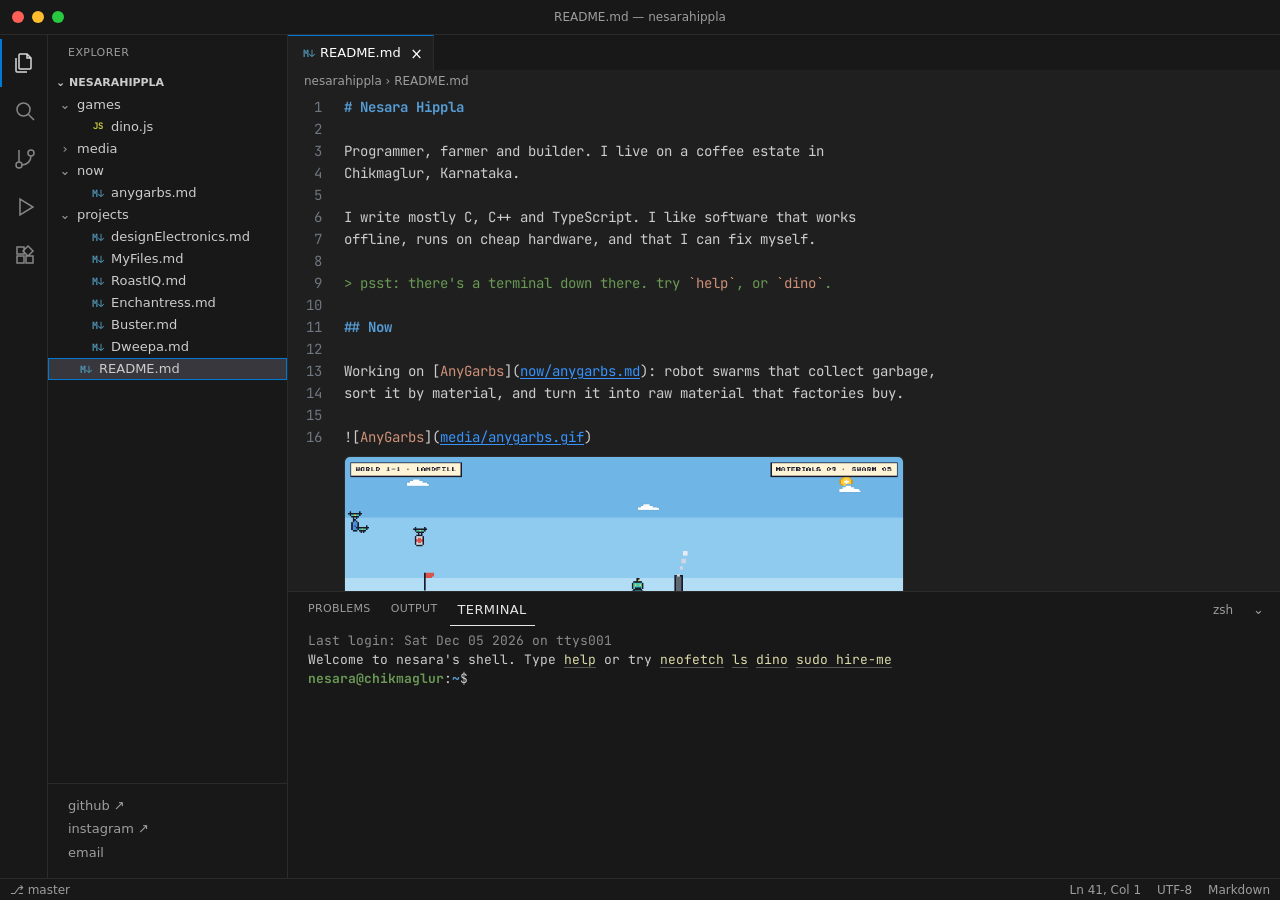
==== commit c76d30b5: "Publish from nesarahippladotcom@62df1f9" ====
--- a/index.html
+++ b/index.html
@@ -2,9 +2,9 @@
 <html lang="en">
   <head>
     <meta charset="utf-8" />
-    <link rel="icon" href="./favicon.ico" />
+    <link rel="icon" href="/favicon.ico" />
     <meta name="viewport" content="width=device-width,initial-scale=1" />
-    <meta name="theme-color" content="#f7f4ee" />
+    <meta name="theme-color" content="#181818" />
     <meta
       name="description"
       content="Nesara Hippla is a founder and systems engineer in Chikmaglur, India, building AnyGarbs (AI robot swarms that turn garbage into raw materials). Shipped designElectronics, MyFiles, RoastIQ and several games in C, C++ and TypeScript."
@@ -51,14 +51,14 @@
     <link rel="preconnect" href="https://fonts.googleapis.com" />
     <link rel="preconnect" href="https://fonts.gstatic.com" crossorigin />
     <link
-      href="https://fonts.googleapis.com/css2?family=Fraunces:ital,opsz,wght@0,9..144,400;0,9..144,500;0,9..144,600;1,9..144,500&family=Inter:wght@400;500;600;700&family=JetBrains+Mono:wght@400;500&display=swap"
+      href="https://fonts.googleapis.com/css2?family=Inter:wght@400;500;600;700&family=JetBrains+Mono:wght@400;500&display=swap"
       rel="stylesheet"
     />
-    <link rel="apple-touch-icon" href="./logo192.png" />
-    <link rel="manifest" href="./manifest.json" />
+    <link rel="apple-touch-icon" href="/logo192.png" />
+    <link rel="manifest" href="/manifest.json" />
     <title>Nesara Hippla, founder and engineer building AnyGarbs</title>
-    <script defer="defer" src="./static/js/main.7f09e84c.js"></script>
-    <link href="./static/css/main.fbaf0ff5.css" rel="stylesheet" />
+    <script defer="defer" src="/static/js/main.0056b66b.js"></script>
+    <link href="/static/css/main.af36d334.css" rel="stylesheet" />
   </head>
   <body>
     <noscript>
--- a/static/css/main.af36d334.css
+++ b/static/css/main.af36d334.css
@@ -0,0 +1,1525 @@
+body {
+  -moz-osx-font-smoothing: grayscale;
+  font-family:
+    -apple-system,
+    BlinkMacSystemFont,
+    Segoe UI,
+    Roboto,
+    Oxygen,
+    Ubuntu,
+    Cantarell,
+    Fira Sans,
+    Droid Sans,
+    Helvetica Neue,
+    sans-serif;
+  margin: 0;
+}
+code {
+  font-family:
+    source-code-pro,
+    Menlo,
+    Monaco,
+    Consolas,
+    Courier New,
+    monospace;
+}
+:root {
+  --bg: #fff;
+  --text: #1d1d1f;
+  --text-secondary: #6e6e73;
+  --border: #d2d2d7;
+  --surface: #f5f5f7;
+  --radius: 12px;
+  --max-width: 1200px;
+  --page-px: 48px;
+  font-synthesis: none;
+}
+* {
+  box-sizing: border-box;
+  margin: 0;
+  padding: 0;
+}
+html {
+  scroll-behavior: smooth;
+}
+body {
+  -webkit-font-smoothing: antialiased;
+  background: #fff;
+  background: var(--bg);
+  color: #1d1d1f;
+  color: var(--text);
+  font-family:
+    ui-sans-serif,
+    system-ui,
+    -apple-system,
+    Segoe UI,
+    Roboto,
+    Helvetica Neue,
+    Arial,
+    sans-serif;
+  line-height: 1.5;
+  text-rendering: optimizeLegibility;
+}
+a {
+  color: inherit;
+  text-decoration: none;
+}
+a:hover {
+  text-decoration: underline;
+}
+img {
+  display: block;
+  max-width: 100%;
+}
+.page {
+  display: flex;
+  flex-direction: column;
+  min-height: 100vh;
+}
+.page-header {
+  backdrop-filter: blur(20px);
+  -webkit-backdrop-filter: blur(20px);
+  background: #ffffffe6;
+  border-bottom: 1px solid #d2d2d7;
+  border-bottom: 1px solid var(--border);
+  position: sticky;
+  top: 0;
+  z-index: 10;
+}
+.page-header-inner {
+  align-items: center;
+  display: flex;
+  height: 56px;
+  justify-content: space-between;
+  margin: 0 auto;
+  max-width: 1200px;
+  max-width: var(--max-width);
+  padding: 0 48px;
+  padding: 0 var(--page-px);
+}
+.brand {
+  color: #1d1d1f;
+  color: var(--text);
+  font-size: 18px;
+  font-weight: 600;
+  letter-spacing: -0.3px;
+}
+.brand:hover {
+  text-decoration: none;
+}
+.header-nav {
+  display: flex;
+  gap: 32px;
+}
+.header-nav a {
+  color: #6e6e73;
+  color: var(--text-secondary);
+  font-size: 14px;
+  transition: color 0.15s ease;
+}
+.header-nav a.active,
+.header-nav a:hover {
+  color: #1d1d1f;
+  color: var(--text);
+  text-decoration: none;
+}
+.page-main {
+  flex: 1 1;
+  margin: 0 auto;
+  max-width: 1200px;
+  max-width: var(--max-width);
+  padding: 0 48px;
+  padding: 0 var(--page-px);
+  width: 100%;
+}
+.page-footer {
+  border-top: 1px solid #d2d2d7;
+  border-top: 1px solid var(--border);
+  margin-top: auto;
+  padding: 40px 48px;
+  padding: 40px var(--page-px);
+}
+.footer-inner {
+  display: flex;
+  flex-direction: column;
+  gap: 24px;
+  margin: 0 auto;
+  max-width: 1200px;
+  max-width: var(--max-width);
+}
+.footer-links {
+  display: flex;
+  flex-wrap: wrap;
+  gap: 24px;
+}
+.footer-links a {
+  color: #6e6e73;
+  color: var(--text-secondary);
+  font-size: 13px;
+}
+.footer-links a:hover {
+  color: #1d1d1f;
+  color: var(--text);
+}
+.footer-copy {
+  color: #6e6e73;
+  color: var(--text-secondary);
+  font-size: 13px;
+}
+.linktree {
+  align-items: center;
+  background: #fff;
+  background: var(--bg);
+  display: flex;
+  justify-content: center;
+  min-height: 100vh;
+  padding: 48px 24px;
+}
+.linktree-inner {
+  max-width: 520px;
+  width: 100%;
+}
+.linktree-profile {
+  margin-bottom: 40px;
+  text-align: center;
+}
+.linktree-avatar {
+  align-items: center;
+  background: #1d1d1f;
+  background: var(--text);
+  border-radius: 50%;
+  color: #fff;
+  color: var(--bg);
+  display: flex;
+  font-size: 28px;
+  font-weight: 700;
+  height: 88px;
+  justify-content: center;
+  letter-spacing: 1px;
+  margin: 0 auto 20px;
+  width: 88px;
+}
+.linktree-name {
+  color: #1d1d1f;
+  color: var(--text);
+  font-size: clamp(22px, 5vw, 28px);
+  font-weight: 700;
+  letter-spacing: -0.5px;
+  margin-bottom: 6px;
+}
+.linktree-tagline {
+  font-size: 16px;
+  margin-bottom: 4px;
+}
+.linktree-location,
+.linktree-tagline {
+  color: #6e6e73;
+  color: var(--text-secondary);
+}
+.linktree-location {
+  font-size: 13px;
+}
+.linktree-links {
+  display: flex;
+  flex-direction: column;
+  gap: 12px;
+}
+.linktree-link {
+  align-items: center;
+  background: #fff;
+  background: var(--bg);
+  border: 1px solid #d2d2d7;
+  border: 1px solid var(--border);
+  border-radius: 12px;
+  border-radius: var(--radius);
+  cursor: pointer;
+  display: flex;
+  flex-direction: row;
+  gap: 18px;
+  padding: 16px 22px;
+  transition:
+    background 0.15s ease,
+    border-color 0.15s ease,
+    transform 0.15s ease,
+    box-shadow 0.15s ease;
+}
+.linktree-link:hover {
+  background: #f5f5f7;
+  background: var(--surface);
+  border-color: #6e6e73;
+  border-color: var(--text-secondary);
+  box-shadow: 0 4px 12px #0000000f;
+  text-decoration: none;
+  transform: translateY(-2px);
+}
+.linktree-link:active {
+  transform: translateY(0);
+}
+.linktree-link-text {
+  color: #1d1d1f;
+  color: var(--text);
+  font-size: 15px;
+  font-weight: 600;
+  letter-spacing: -0.2px;
+}
+.linktree-link-sub {
+  color: #6e6e73;
+  color: var(--text-secondary);
+  font-size: 13px;
+}
+.linktree-link--coffee {
+  background: #1d1d1f;
+  background: var(--text);
+  border-color: #1d1d1f;
+  border-color: var(--text);
+}
+.linktree-link--coffee:hover {
+  background: #333;
+  border-color: #333;
+}
+.linktree-link--coffee .linktree-link-text {
+  color: #fff;
+  color: var(--bg);
+}
+.linktree-link--coffee .linktree-link-sub {
+  color: #ffffffb3;
+}
+.linktree-divider {
+  background: #d2d2d7;
+  background: var(--border);
+  height: 1px;
+  margin: 8px 0;
+}
+.linktree-footer {
+  color: #6e6e73;
+  color: var(--text-secondary);
+  font-size: 13px;
+  margin-top: 40px;
+  text-align: center;
+}
+.link-icon-view {
+  flex-shrink: 0;
+  height: 80px;
+  width: 80px;
+}
+@media (max-width: 420px) {
+  .link-icon-view {
+    height: 64px;
+    width: 64px;
+  }
+}
+.linktree-link-content {
+  align-items: flex-start;
+  display: flex;
+  flex-direction: column;
+  gap: 2px;
+}
+.project-grid {
+  grid-gap: 20px;
+  display: grid;
+  gap: 20px;
+  grid-template-columns: repeat(3, 1fr);
+  padding: 64px 0 96px;
+}
+@media (max-width: 900px) {
+  .project-grid {
+    grid-template-columns: repeat(2, 1fr);
+  }
+}
+@media (max-width: 580px) {
+  .project-grid {
+    grid-template-columns: 1fr;
+  }
+  :root {
+    --page-px: 24px;
+  }
+}
+.project-tile {
+  cursor: pointer;
+  display: block;
+}
+.project-tile:hover {
+  text-decoration: none;
+}
+.project-tile:hover .tile-img img {
+  filter: grayscale(0);
+  transform: scale(1.03);
+}
+.project-tile:hover .tile-name {
+  text-decoration: underline;
+  text-decoration-color: #1d1d1f;
+  text-decoration-color: var(--text);
+}
+.tile-img {
+  aspect-ratio: 4/3;
+  background: #f5f5f7;
+  background: var(--surface);
+  border-radius: 12px;
+  border-radius: var(--radius);
+  margin-bottom: 16px;
+  overflow: hidden;
+  width: 100%;
+}
+.tile-img img {
+  filter: grayscale(100%);
+  height: 100%;
+  object-fit: cover;
+  transition:
+    filter 0.4s ease,
+    transform 0.4s ease;
+  width: 100%;
+}
+.tile-name {
+  color: #1d1d1f;
+  color: var(--text);
+  font-size: 17px;
+  font-weight: 600;
+  letter-spacing: -0.3px;
+  margin-bottom: 4px;
+}
+.tile-desc {
+  color: #6e6e73;
+  color: var(--text-secondary);
+  font-size: 14px;
+  line-height: 1.4;
+}
+.work-hero-figure {
+  margin: 48px 0 56px;
+}
+.work-hero {
+  aspect-ratio: 16/7;
+  border-radius: 12px;
+  border-radius: var(--radius);
+  object-fit: cover;
+  width: 100%;
+}
+.work-img-caption {
+  color: #6e6e73;
+  color: var(--text-secondary);
+  font-size: 13px;
+  font-style: italic;
+  margin-top: 8px;
+  text-align: center;
+}
+.work-gallery-figure {
+  display: flex;
+  flex-direction: column;
+}
+.work-header {
+  margin-bottom: 48px;
+  max-width: 680px;
+}
+.work-title {
+  color: #1d1d1f;
+  color: var(--text);
+  font-size: clamp(28px, 5vw, 40px);
+  font-weight: 700;
+  letter-spacing: -0.5px;
+  margin-bottom: 12px;
+}
+.work-tagline {
+  color: #6e6e73;
+  color: var(--text-secondary);
+  font-size: 18px;
+  line-height: 1.5;
+}
+.work-story {
+  color: #1d1d1f;
+  color: var(--text);
+  font-size: 17px;
+  line-height: 1.7;
+  margin-bottom: 56px;
+  max-width: 680px;
+}
+.work-story p + p {
+  margin-top: 16px;
+}
+.work-gallery {
+  grid-gap: 16px;
+  display: grid;
+  gap: 16px;
+  grid-template-columns: repeat(3, 1fr);
+  margin-bottom: 56px;
+}
+@media (max-width: 680px) {
+  .work-gallery {
+    grid-template-columns: 1fr;
+  }
+}
+.work-gallery img {
+  aspect-ratio: 4/3;
+  border-radius: 12px;
+  border-radius: var(--radius);
+  object-fit: cover;
+  width: 100%;
+}
+.work-videos {
+  margin-bottom: 56px;
+}
+.work-videos-title {
+  color: #6e6e73;
+  color: var(--text-secondary);
+  font-size: 15px;
+  font-weight: 600;
+  letter-spacing: 0.06em;
+  margin-bottom: 20px;
+  text-transform: uppercase;
+}
+.work-video-grid {
+  grid-gap: 16px;
+  display: grid;
+  gap: 16px;
+  grid-template-columns: repeat(3, 1fr);
+}
+@media (max-width: 680px) {
+  .work-video-grid {
+    grid-template-columns: 1fr;
+  }
+}
+.video-card {
+  display: flex;
+  flex-direction: column;
+}
+.video-card-inner {
+  aspect-ratio: 4/3;
+  background: #111;
+  border-radius: 12px;
+  border-radius: var(--radius);
+  cursor: pointer;
+  overflow: hidden;
+  position: relative;
+}
+.video-card-player {
+  display: block;
+  height: 100%;
+  object-fit: cover;
+  transition: transform 0.4s ease;
+  width: 100%;
+}
+.video-card-inner:hover .video-card-player {
+  transform: scale(1.03);
+}
+.video-card-overlay {
+  align-items: center;
+  display: flex;
+  inset: 0;
+  justify-content: center;
+  position: absolute;
+  transition: opacity 0.25s ease;
+}
+.video-card-overlay--hidden {
+  opacity: 0;
+}
+.video-play-icon {
+  filter: drop-shadow(0 2px 8px rgba(0, 0, 0, 0.4));
+  height: 48px;
+  width: 48px;
+}
+.work-closing {
+  border-bottom: 1px solid #d2d2d7;
+  border-bottom: 1px solid var(--border);
+  border-top: 1px solid #d2d2d7;
+  border-top: 1px solid var(--border);
+  margin-bottom: 40px;
+  max-width: 600px;
+  padding: 32px 0;
+}
+.work-closing p {
+  color: #6e6e73;
+  color: var(--text-secondary);
+  font-size: 17px;
+  font-style: italic;
+  line-height: 1.6;
+}
+.work-contact {
+  margin-bottom: 48px;
+}
+.work-contact p {
+  color: #6e6e73;
+  color: var(--text-secondary);
+  font-size: 15px;
+  margin-bottom: 12px;
+}
+.work-contact a {
+  color: #1d1d1f;
+  color: var(--text);
+  font-size: 15px;
+  text-decoration: underline;
+  text-underline-offset: 3px;
+}
+.back-link,
+.work-contact a {
+  align-items: center;
+  display: inline-flex;
+  gap: 6px;
+}
+.back-link {
+  color: #6e6e73;
+  color: var(--text-secondary);
+  font-size: 14px;
+  margin-bottom: 64px;
+  transition: color 0.15s ease;
+}
+.back-link:hover {
+  color: #1d1d1f;
+  color: var(--text);
+  text-decoration: none;
+}
+.admin-page {
+  background: #fff;
+  background: var(--bg);
+  min-height: 100vh;
+  padding: 48px;
+  padding: 48px var(--page-px);
+}
+.admin-inner {
+  margin: 0 auto;
+  max-width: 640px;
+}
+.admin-title {
+  font-size: 28px;
+  font-weight: 700;
+  margin-bottom: 32px;
+}
+.admin-token-section {
+  background: #f5f5f7;
+  background: var(--surface);
+  border-radius: 12px;
+  border-radius: var(--radius);
+  margin-bottom: 40px;
+  padding: 20px;
+}
+.admin-token-hint {
+  color: #6e6e73;
+  color: var(--text-secondary);
+  font-size: 14px;
+  line-height: 1.5;
+  margin-bottom: 12px;
+}
+.admin-token-hint a {
+  color: #1d1d1f;
+  color: var(--text);
+  text-decoration: underline;
+}
+.admin-token-row {
+  display: flex;
+  gap: 8px;
+}
+.admin-token-input {
+  background: #fff;
+  background: var(--bg);
+  border: 1px solid #d2d2d7;
+  border: 1px solid var(--border);
+  border-radius: 8px;
+  color: #1d1d1f;
+  color: var(--text);
+  flex: 1 1;
+  font-size: 14px;
+  padding: 10px 14px;
+}
+.admin-token-save {
+  background: #1d1d1f;
+  background: var(--text);
+  border: none;
+  border-radius: 8px;
+  color: #fff;
+  color: var(--bg);
+  cursor: pointer;
+  font-size: 14px;
+  font-weight: 600;
+  padding: 10px 20px;
+}
+.admin-token-save:disabled {
+  cursor: default;
+  opacity: 0.4;
+}
+.admin-token-saved {
+  align-items: center;
+  color: #1d1d1f;
+  color: var(--text);
+  display: flex;
+  font-size: 14px;
+  justify-content: space-between;
+}
+.admin-token-clear {
+  background: none;
+  border: 1px solid #d2d2d7;
+  border: 1px solid var(--border);
+  border-radius: 6px;
+  color: #6e6e73;
+  color: var(--text-secondary);
+  cursor: pointer;
+  font-size: 13px;
+  padding: 4px 12px;
+}
+.admin-project-section {
+  margin-bottom: 40px;
+}
+.admin-project-name {
+  font-size: 18px;
+  font-weight: 600;
+  margin-bottom: 16px;
+}
+.admin-slots {
+  grid-gap: 12px;
+  display: grid;
+  gap: 12px;
+  grid-template-columns: 1fr 1fr;
+}
+@media (max-width: 480px) {
+  .admin-slots {
+    grid-template-columns: 1fr;
+  }
+}
+.upload-slot {
+  -webkit-tap-highlight-color: transparent;
+  align-items: center;
+  border: 1.5px dashed #d2d2d7;
+  border: 1.5px dashed var(--border);
+  border-radius: 12px;
+  border-radius: var(--radius);
+  cursor: pointer;
+  display: flex;
+  gap: 14px;
+  padding: 14px;
+  transition:
+    border-color 0.2s,
+    background 0.2s;
+  -webkit-user-select: none;
+  user-select: none;
+}
+.upload-slot:active {
+  background: #f5f5f7;
+  background: var(--surface);
+}
+.upload-slot--done {
+  background: #f0fff4;
+  border-color: #34c759;
+  border-style: solid;
+}
+.upload-slot--error {
+  background: #fff5f5;
+  border-color: #ff3b30;
+}
+.upload-slot--uploading {
+  cursor: default;
+  opacity: 0.7;
+}
+.upload-slot-preview {
+  object-fit: cover;
+}
+.upload-slot-icon,
+.upload-slot-preview {
+  border-radius: 8px;
+  flex-shrink: 0;
+  height: 48px;
+  width: 48px;
+}
+.upload-slot-icon {
+  align-items: center;
+  background: #f5f5f7;
+  background: var(--surface);
+  display: flex;
+  font-size: 22px;
+  justify-content: center;
+}
+.upload-slot--done .upload-slot-icon {
+  background: #34c759;
+  color: #fff;
+  font-size: 20px;
+  font-weight: 700;
+}
+.upload-slot--error .upload-slot-icon {
+  background: #ff3b30;
+  color: #fff;
+  font-size: 20px;
+  font-weight: 700;
+}
+.upload-slot-info {
+  display: flex;
+  flex-direction: column;
+  gap: 2px;
+  overflow: hidden;
+}
+.upload-slot-label {
+  color: #1d1d1f;
+  color: var(--text);
+  font-size: 13px;
+  font-weight: 500;
+}
+.upload-slot-filename,
+.upload-slot-label {
+  overflow: hidden;
+  text-overflow: ellipsis;
+  white-space: nowrap;
+}
+.upload-slot-filename {
+  color: #6e6e73;
+  color: var(--text-secondary);
+  font-family: ui-monospace, monospace;
+  font-size: 11px;
+}
+.upload-spinner {
+  animation: spin 0.7s linear infinite;
+  border: 2px solid #d2d2d7;
+  border-top-color: #1d1d1f;
+  border: 2px solid var(--border);
+  border-radius: 50%;
+  border-top-color: var(--text);
+  display: block;
+  height: 20px;
+  width: 20px;
+}
+@keyframes spin {
+  to {
+    transform: rotate(1turn);
+  }
+}
+.admin-locked-note {
+  color: #6e6e73;
+  color: var(--text-secondary);
+  font-size: 13px;
+  margin-top: 16px;
+  text-align: center;
+}
+.about-layout {
+  grid-gap: 80px;
+  align-items: start;
+  display: grid;
+  gap: 80px;
+  grid-template-columns: 1fr 340px;
+  padding: 64px 0 96px;
+}
+@media (max-width: 860px) {
+  .about-layout {
+    gap: 48px;
+    grid-template-columns: 1fr;
+  }
+}
+.about-bio {
+  color: #1d1d1f;
+  color: var(--text);
+  font-size: 17px;
+  line-height: 1.75;
+}
+.about-bio p + p {
+  margin-top: 16px;
+}
+.about-bio h2 {
+  color: #1d1d1f;
+  color: var(--text);
+  font-size: 22px;
+  font-weight: 600;
+  letter-spacing: -0.3px;
+  margin: 40px 0 12px;
+}
+.about-sidebar {
+  display: flex;
+  flex-direction: column;
+  gap: 32px;
+  position: sticky;
+  top: 80px;
+}
+.about-card {
+  border: 1px solid #d2d2d7;
+  border: 1px solid var(--border);
+  border-radius: 12px;
+  border-radius: var(--radius);
+  padding: 24px;
+}
+.about-card h3 {
+  color: #6e6e73;
+  color: var(--text-secondary);
+  font-size: 13px;
+  letter-spacing: 0.06em;
+  margin-bottom: 14px;
+  text-transform: uppercase;
+}
+.about-card ul {
+  display: flex;
+  flex-direction: column;
+  gap: 10px;
+  list-style: none;
+}
+.about-card li {
+  font-size: 14px;
+}
+.about-card a,
+.about-card li {
+  color: #1d1d1f;
+  color: var(--text);
+}
+.about-card a {
+  text-decoration: underline;
+  text-underline-offset: 3px;
+}
+.about-card a:hover {
+  text-decoration: none;
+}
+@media (max-width: 860px) {
+  .about-sidebar {
+    position: static;
+  }
+}
+.enchantress-page {
+  max-width: 680px;
+  padding: 64px 0 96px;
+}
+.enchantress-page h1 {
+  color: #1d1d1f;
+  color: var(--text);
+  font-size: clamp(28px, 5vw, 40px);
+  font-weight: 700;
+  letter-spacing: -0.5px;
+  margin-bottom: 8px;
+}
+.enchantress-subtitle {
+  color: #6e6e73;
+  color: var(--text-secondary);
+  font-size: 15px;
+  margin-bottom: 40px;
+}
+.enchantress-tagline {
+  color: #6e6e73;
+  color: var(--text-secondary);
+  font-size: 18px;
+  margin-bottom: 32px;
+}
+.enchantress-hero-text {
+  color: #1d1d1f;
+  color: var(--text);
+  font-size: 20px;
+  line-height: 1.6;
+  margin-bottom: 48px;
+}
+.enchantress-page section {
+  margin-bottom: 40px;
+}
+.enchantress-page h2 {
+  font-size: 22px;
+  letter-spacing: -0.3px;
+  margin-bottom: 12px;
+}
+.enchantress-page h2,
+.enchantress-page h3 {
+  color: #1d1d1f;
+  color: var(--text);
+  font-weight: 600;
+}
+.enchantress-page h3 {
+  font-size: 17px;
+  margin: 20px 0 8px;
+}
+.enchantress-page p {
+  color: #1d1d1f;
+  color: var(--text);
+  font-size: 17px;
+  line-height: 1.75;
+  margin-bottom: 12px;
+}
+.enchantress-page a {
+  color: #1d1d1f;
+  color: var(--text);
+  text-decoration: underline;
+  text-underline-offset: 3px;
+}
+.enchantress-features {
+  display: flex;
+  flex-direction: column;
+  gap: 10px;
+  list-style: none;
+  padding: 0;
+}
+.enchantress-features li {
+  color: #1d1d1f;
+  color: var(--text);
+  font-size: 17px;
+  line-height: 1.5;
+  padding-left: 20px;
+  position: relative;
+}
+.enchantress-features li:before {
+  color: #6e6e73;
+  color: var(--text-secondary);
+  content: "\2022";
+  left: 0;
+  position: absolute;
+}
+.vs {
+  --vs-bg: #1f1f1f;
+  --vs-side: #181818;
+  --vs-bar: #181818;
+  --vs-border: #2b2b2b;
+  --vs-text: #ccc;
+  --vs-muted: #9d9d9d;
+  --vs-ln: #6e7681;
+  --vs-select: #37373d;
+  --vs-accent: #0078d4;
+  --vs-mono: "JetBrains Mono", Menlo, Monaco, Consolas, "Courier New", monospace;
+  --vs-ui: -apple-system, BlinkMacSystemFont, "Segoe UI", system-ui, sans-serif;
+  background: var(--vs-bg);
+  color: var(--vs-text);
+  display: flex;
+  flex-direction: column;
+  font-family: var(--vs-ui);
+  font-size: 13px;
+  inset: 0;
+  position: fixed;
+}
+body:has(.vs) {
+  background: #1f1f1f;
+}
+.vs button {
+  background: none;
+  border: 0;
+  color: inherit;
+  cursor: pointer;
+  font: inherit;
+}
+.vs-titlebar {
+  align-items: center;
+  background: var(--vs-bar);
+  border-bottom: 1px solid var(--vs-border);
+  display: flex;
+  flex: none;
+  height: 35px;
+  justify-content: center;
+  position: relative;
+}
+.vs-lights {
+  display: flex;
+  gap: 8px;
+  left: 12px;
+  position: absolute;
+}
+.vs-lights i {
+  background: #ff5f57;
+  border-radius: 50%;
+  height: 12px;
+  width: 12px;
+}
+.vs-lights i:nth-child(2) {
+  background: #febc2e;
+}
+.vs-lights i:nth-child(3) {
+  background: #28c840;
+}
+.vs-menu {
+  display: none;
+  font-size: 16px;
+  left: 8px;
+  padding: 4px 8px;
+  position: absolute;
+}
+.vs-title {
+  color: var(--vs-muted);
+  font-size: 12px;
+}
+.vs-body {
+  display: flex;
+  flex: 1 1;
+  min-height: 0;
+  position: relative;
+}
+.vs-activity {
+  background: var(--vs-side);
+  border-right: 1px solid var(--vs-border);
+  flex: none;
+  padding-top: 4px;
+  width: 48px;
+}
+.vs-activity-item {
+  align-items: center;
+  border-left: 2px solid #0000;
+  color: #868686;
+  display: flex;
+  height: 48px;
+  justify-content: center;
+}
+.vs-activity-item.active {
+  border-left-color: var(--vs-accent);
+  color: #d7d7d7;
+}
+.vs-sidebar {
+  background: var(--vs-side);
+  border-right: 1px solid var(--vs-border);
+  display: flex;
+  flex: none;
+  flex-direction: column;
+  overflow-y: auto;
+  width: 240px;
+}
+.vs-sidebar-title {
+  color: var(--vs-muted);
+  font-size: 11px;
+  letter-spacing: 0.04em;
+  padding: 10px 20px;
+}
+.vs-tree-root {
+  font-size: 11px;
+  font-weight: 700;
+  padding: 3px 8px;
+}
+.vs-tree-row {
+  align-items: center;
+  border: 1px solid #0000 !important;
+  display: flex;
+  gap: 4px;
+  height: 22px;
+  text-align: left;
+  white-space: nowrap;
+  width: 100%;
+}
+.vs-tree-row:hover {
+  background: #2a2d2e !important;
+}
+.vs-tree-row.selected {
+  background: var(--vs-select) !important;
+  border-color: var(--vs-accent) !important;
+}
+.vs-chevron {
+  color: var(--vs-muted);
+  width: 16px;
+}
+.vs-chevron,
+.vs-icon {
+  flex: none;
+  text-align: center;
+}
+.vs-icon {
+  font-family: var(--vs-mono);
+  font-size: 10px;
+  font-weight: 700;
+  width: 18px;
+}
+.vs-icon-md {
+  color: #519aba;
+}
+.vs-icon-img {
+  color: #a074c4;
+  font-size: 12px;
+}
+.vs-icon-vid {
+  color: #f14c4c;
+  font-size: 9px;
+}
+.vs-icon-js {
+  color: #cbcb41;
+  font-size: 9px;
+}
+.vs-sidebar-links {
+  border-top: 1px solid var(--vs-border);
+  display: flex;
+  flex-direction: column;
+  gap: 4px;
+  margin-top: auto;
+  padding: 12px 20px 16px;
+}
+.vs-sidebar-links a {
+  color: var(--vs-muted);
+  text-decoration: none;
+}
+.vs-sidebar-links a:hover {
+  color: var(--vs-text);
+}
+.vs-main {
+  display: flex;
+  flex: 1 1;
+  flex-direction: column;
+  min-width: 0;
+}
+.vs-tabs {
+  background: var(--vs-side);
+  display: flex;
+  flex: none;
+  height: 35px;
+  overflow-x: auto;
+  scrollbar-width: none;
+}
+.vs-tab {
+  align-items: center;
+  border-right: 1px solid var(--vs-border);
+  border-top: 1px solid #0000;
+  color: var(--vs-muted);
+  cursor: pointer;
+  display: flex;
+  gap: 2px;
+  padding: 0 6px 0 12px;
+  -webkit-user-select: none;
+  user-select: none;
+  white-space: nowrap;
+}
+.vs-tab.active {
+  background: var(--vs-bg);
+  border-top-color: var(--vs-accent);
+  color: #fff;
+}
+.vs-tab-close {
+  border-radius: 4px;
+  font-size: 15px !important;
+  height: 20px;
+  line-height: 1;
+  margin-left: 4px;
+  opacity: 0;
+  width: 20px;
+}
+.vs-tab.active .vs-tab-close,
+.vs-tab:hover .vs-tab-close {
+  opacity: 1;
+}
+.vs-tab-close:hover {
+  background: #3c3c3c !important;
+}
+.vs-breadcrumbs {
+  color: var(--vs-muted);
+  flex: none;
+  font-size: 12px;
+  padding: 2px 16px 6px;
+}
+.vs-editor {
+  flex: 1 1;
+  font-family: var(--vs-mono);
+  font-size: 14px;
+  line-height: 22px;
+  min-height: 0;
+  overflow: auto;
+}
+.vs-lines {
+  padding-bottom: 40px;
+}
+.vs-line {
+  display: flex;
+}
+.vs-ln {
+  color: var(--vs-ln);
+  flex: none;
+  padding-right: 22px;
+  text-align: right;
+  -webkit-user-select: none;
+  user-select: none;
+  width: 56px;
+}
+.vs-line:hover .vs-ln {
+  color: #ccc;
+}
+.vs-code {
+  flex: 1 1;
+  min-width: 0;
+  overflow-wrap: anywhere;
+  padding-right: 24px;
+  white-space: pre-wrap;
+}
+.md-heading {
+  font-weight: 700;
+}
+.md-heading,
+.md-heading-mark {
+  color: #569cd6;
+}
+.md-list {
+  color: #6796e6;
+}
+.md-quote {
+  color: #6a9955;
+}
+.md-code {
+  color: #ce9178;
+}
+.md-bold {
+  color: #569cd6;
+  font-weight: 700;
+}
+.md-punct {
+  color: var(--vs-text);
+}
+.md-link {
+  color: inherit;
+  text-decoration: none;
+}
+.md-link-text {
+  color: #ce9178;
+}
+.md-link-url {
+  color: #3794ff;
+  text-decoration: underline;
+  text-underline-offset: 2px;
+}
+.md-link:hover .md-link-text {
+  text-decoration: underline;
+}
+.md-media {
+  display: block;
+  margin: 8px 0 14px;
+}
+.md-media img,
+.md-media video {
+  border: 1px solid var(--vs-border);
+  border-radius: 6px;
+  cursor: zoom-in;
+  display: block;
+  image-rendering: auto;
+  max-height: 380px;
+  max-width: min(100%, 560px);
+}
+.vs-preview {
+  align-items: center;
+  background-color: #1a1a1a;
+  background-image:
+    linear-gradient(45deg, #222 25%, #0000 0), linear-gradient(-45deg, #222 25%, #0000 0),
+    linear-gradient(45deg, #0000 75%, #222 0), linear-gradient(-45deg, #0000 75%, #222 0);
+  background-position:
+    0 0,
+    0 10px,
+    10px -10px,
+    -10px 0;
+  background-size: 20px 20px;
+  display: flex;
+  flex-direction: column;
+  gap: 12px;
+  justify-content: center;
+  min-height: 100%;
+  padding: 24px;
+}
+.vs-preview img,
+.vs-preview video {
+  box-shadow: 0 8px 32px #00000080;
+  max-height: 70vh;
+  max-width: 100%;
+}
+.vs-preview-caption {
+  color: var(--vs-muted);
+  font-family: var(--vs-ui);
+  font-size: 13px;
+  margin: 0;
+}
+.vs-game {
+  padding: 16px 24px;
+}
+.vs-game-cmd {
+  color: var(--vs-muted);
+  margin-bottom: 6px;
+}
+.vs-game-note {
+  margin: 6px 0;
+}
+.vs-game-canvas {
+  background: #1b1b1b;
+  border: 1px solid var(--vs-border);
+  border-radius: 6px;
+  cursor: pointer;
+  display: block;
+  height: 260px;
+  max-width: 900px;
+  touch-action: manipulation;
+  width: 100%;
+}
+.vs-panel {
+  background: var(--vs-side);
+  border-top: 1px solid var(--vs-border);
+  display: flex;
+  flex: none;
+  flex-direction: column;
+}
+.vs-panel.open {
+  height: 34%;
+  min-height: 180px;
+}
+.vs-panel-head {
+  align-items: center;
+  display: flex;
+  flex: none;
+  gap: 4px;
+  height: 35px;
+  padding: 0 8px 0 12px;
+}
+.vs-panel-tab {
+  border-bottom: 1px solid #0000 !important;
+  color: var(--vs-muted);
+  font-size: 11px;
+  letter-spacing: 0.03em;
+  padding: 6px 8px;
+}
+.vs-panel-tab.active {
+  border-bottom-color: #e7e7e7 !important;
+  color: #e7e7e7;
+}
+.vs-panel-spacer {
+  flex: 1 1;
+}
+.vs-panel-shell {
+  color: var(--vs-muted);
+  font-size: 12px;
+  margin-right: 8px;
+}
+.vs-panel-toggle {
+  color: var(--vs-muted) !important;
+  font-size: 14px;
+  padding: 2px 8px;
+}
+.vs-panel-body {
+  display: flex;
+  flex: 1 1;
+  min-height: 0;
+}
+.vs-panel-body[hidden] {
+  display: none;
+}
+.t-body {
+  color: #ccc;
+  cursor: text;
+  flex: 1 1;
+  font-family: var(--vs-mono);
+  font-size: 13px;
+  line-height: 19px;
+  overflow-y: auto;
+  padding: 4px 20px 12px;
+}
+.t-line {
+  min-height: 19px;
+  overflow-wrap: anywhere;
+  white-space: pre-wrap;
+}
+.t-input-line {
+  display: flex;
+  white-space: pre;
+}
+.t-input {
+  background: #0000;
+  border: 0;
+  caret-color: #ccc;
+  color: inherit;
+  flex: 1 1;
+  font: inherit;
+  min-width: 0;
+  outline: 0;
+  padding: 0;
+}
+.t-user {
+  color: #6a9955;
+  font-weight: 700;
+}
+.t-path {
+  color: #569cd6;
+  font-weight: 700;
+}
+.t-dim {
+  color: #8b8b8b;
+}
+.t-ok {
+  color: #6a9955;
+}
+.t-key {
+  color: #569cd6;
+  font-weight: 700;
+}
+.vs .t-cmd,
+.vs .t-dir,
+.vs .t-file {
+  cursor: pointer;
+  font: inherit;
+  padding: 0;
+  text-decoration: underline;
+  text-decoration-color: #555;
+  text-underline-offset: 3px;
+}
+.vs .t-cmd {
+  color: #dcdcaa;
+}
+.vs .t-file {
+  color: #ccc;
+}
+.t-dir-static,
+.vs .t-dir {
+  color: #569cd6;
+  font-weight: 700;
+}
+.vs .t-cmd:hover,
+.vs .t-dir:hover,
+.vs .t-file:hover {
+  text-decoration-color: initial;
+}
+.t-ls {
+  gap: 4px 20px;
+}
+.t-ls,
+.t-neofetch {
+  display: flex;
+  flex-wrap: wrap;
+}
+.t-neofetch {
+  gap: 24px;
+  padding: 6px 0;
+}
+.t-art {
+  color: #ce9178;
+  font: inherit;
+  margin: 0;
+}
+.t-swatches {
+  display: flex;
+  margin-top: 6px;
+}
+.t-swatches i {
+  height: 14px;
+  width: 22px;
+}
+.vs-status {
+  align-items: center;
+  background: var(--vs-bar);
+  border-top: 1px solid var(--vs-border);
+  color: var(--vs-muted);
+  display: flex;
+  flex: none;
+  font-size: 12px;
+  height: 22px;
+  justify-content: space-between;
+  padding: 0 10px;
+}
+.vs-status-right {
+  display: flex;
+  gap: 16px;
+}
+@media (max-width: 800px) {
+  .vs-activity,
+  .vs-lights {
+    display: none;
+  }
+  .vs-menu {
+    display: block;
+  }
+  .vs-sidebar {
+    box-shadow: 8px 0 24px #00000080;
+    inset: 0 auto 0 0;
+    position: absolute;
+    width: min(280px, 85vw);
+    z-index: 2;
+  }
+  .vs-editor {
+    font-size: 13px;
+    line-height: 20px;
+  }
+  .vs-ln {
+    padding-right: 12px;
+    width: 36px;
+  }
+  .vs-code {
+    padding-right: 16px;
+  }
+  .vs-hide-mobile,
+  .vs-status-right span:not(:last-child) {
+    display: none;
+  }
+  .vs-panel.open {
+    height: 42%;
+  }
+  .t-body {
+    font-size: 12px;
+    padding: 4px 12px 12px;
+  }
+  .t-input {
+    font-size: 16px;
+  }
+  .vs-game {
+    padding: 12px;
+  }
+}
